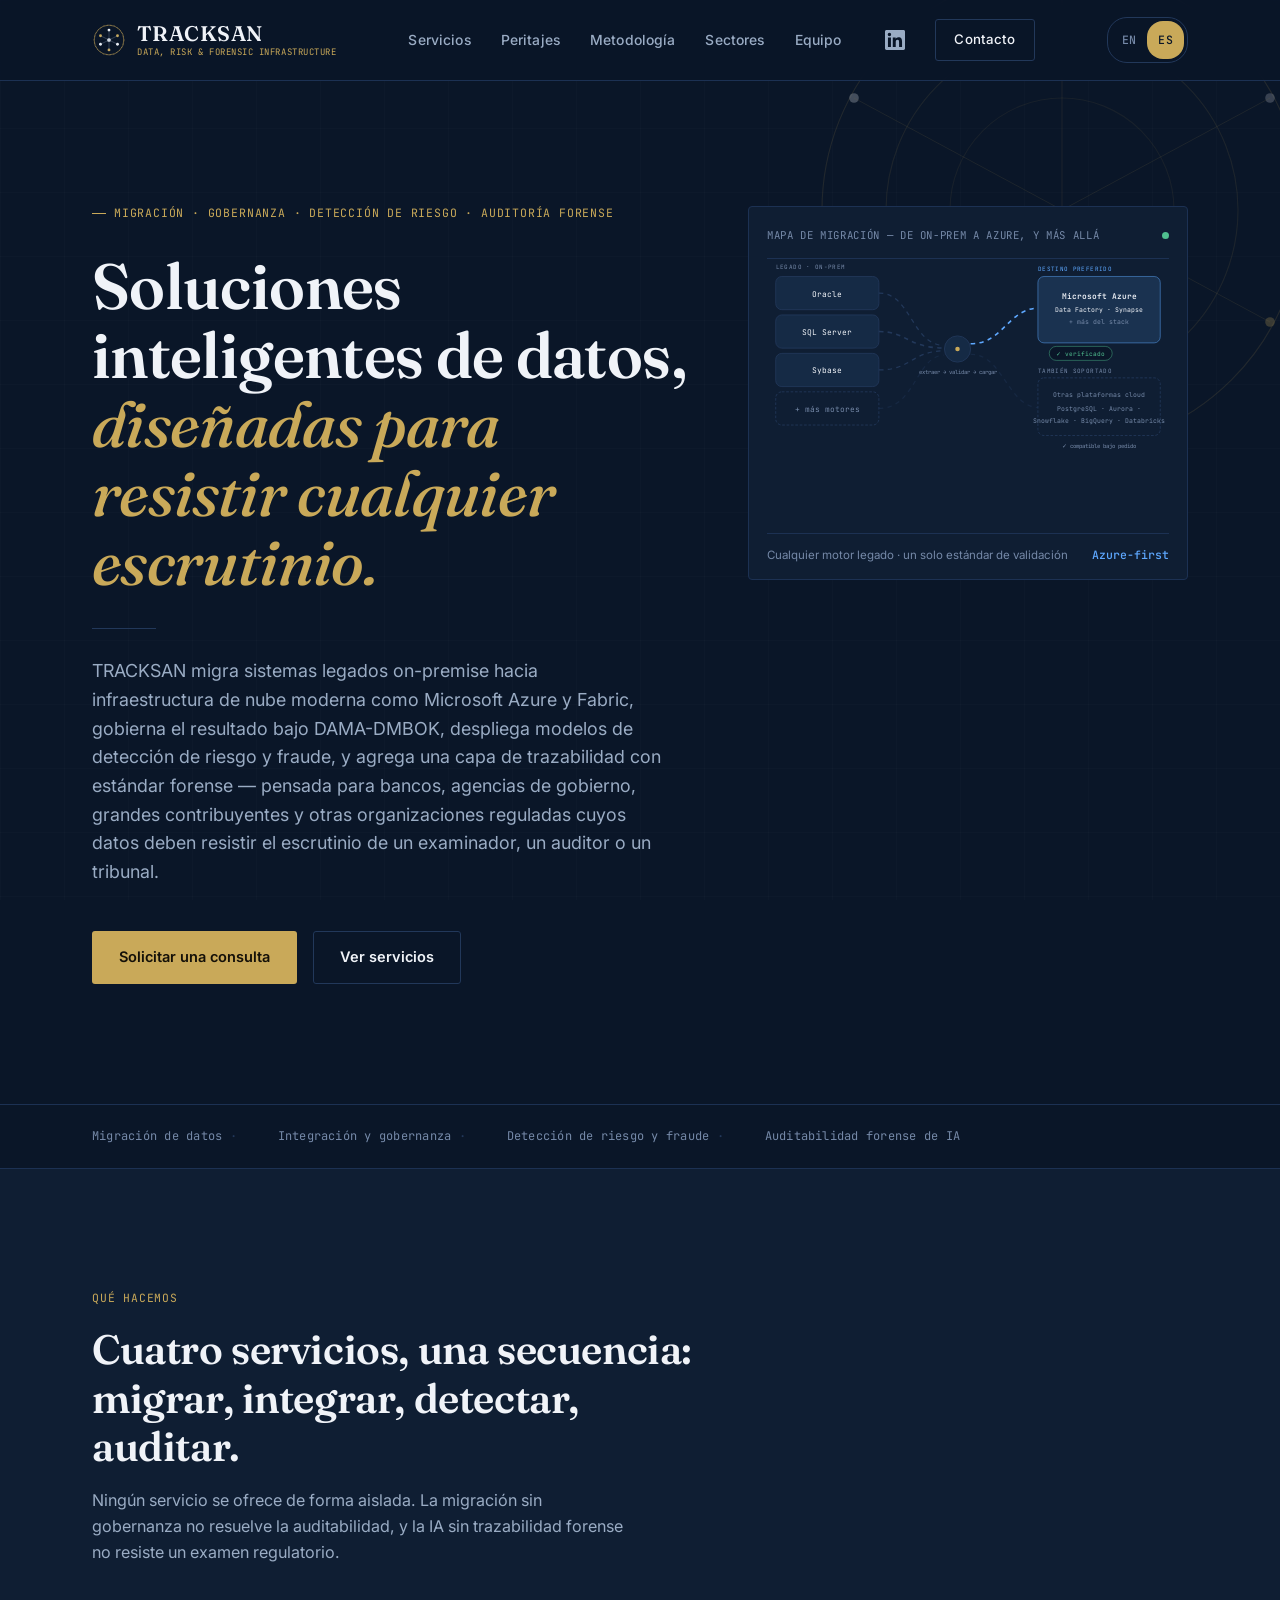
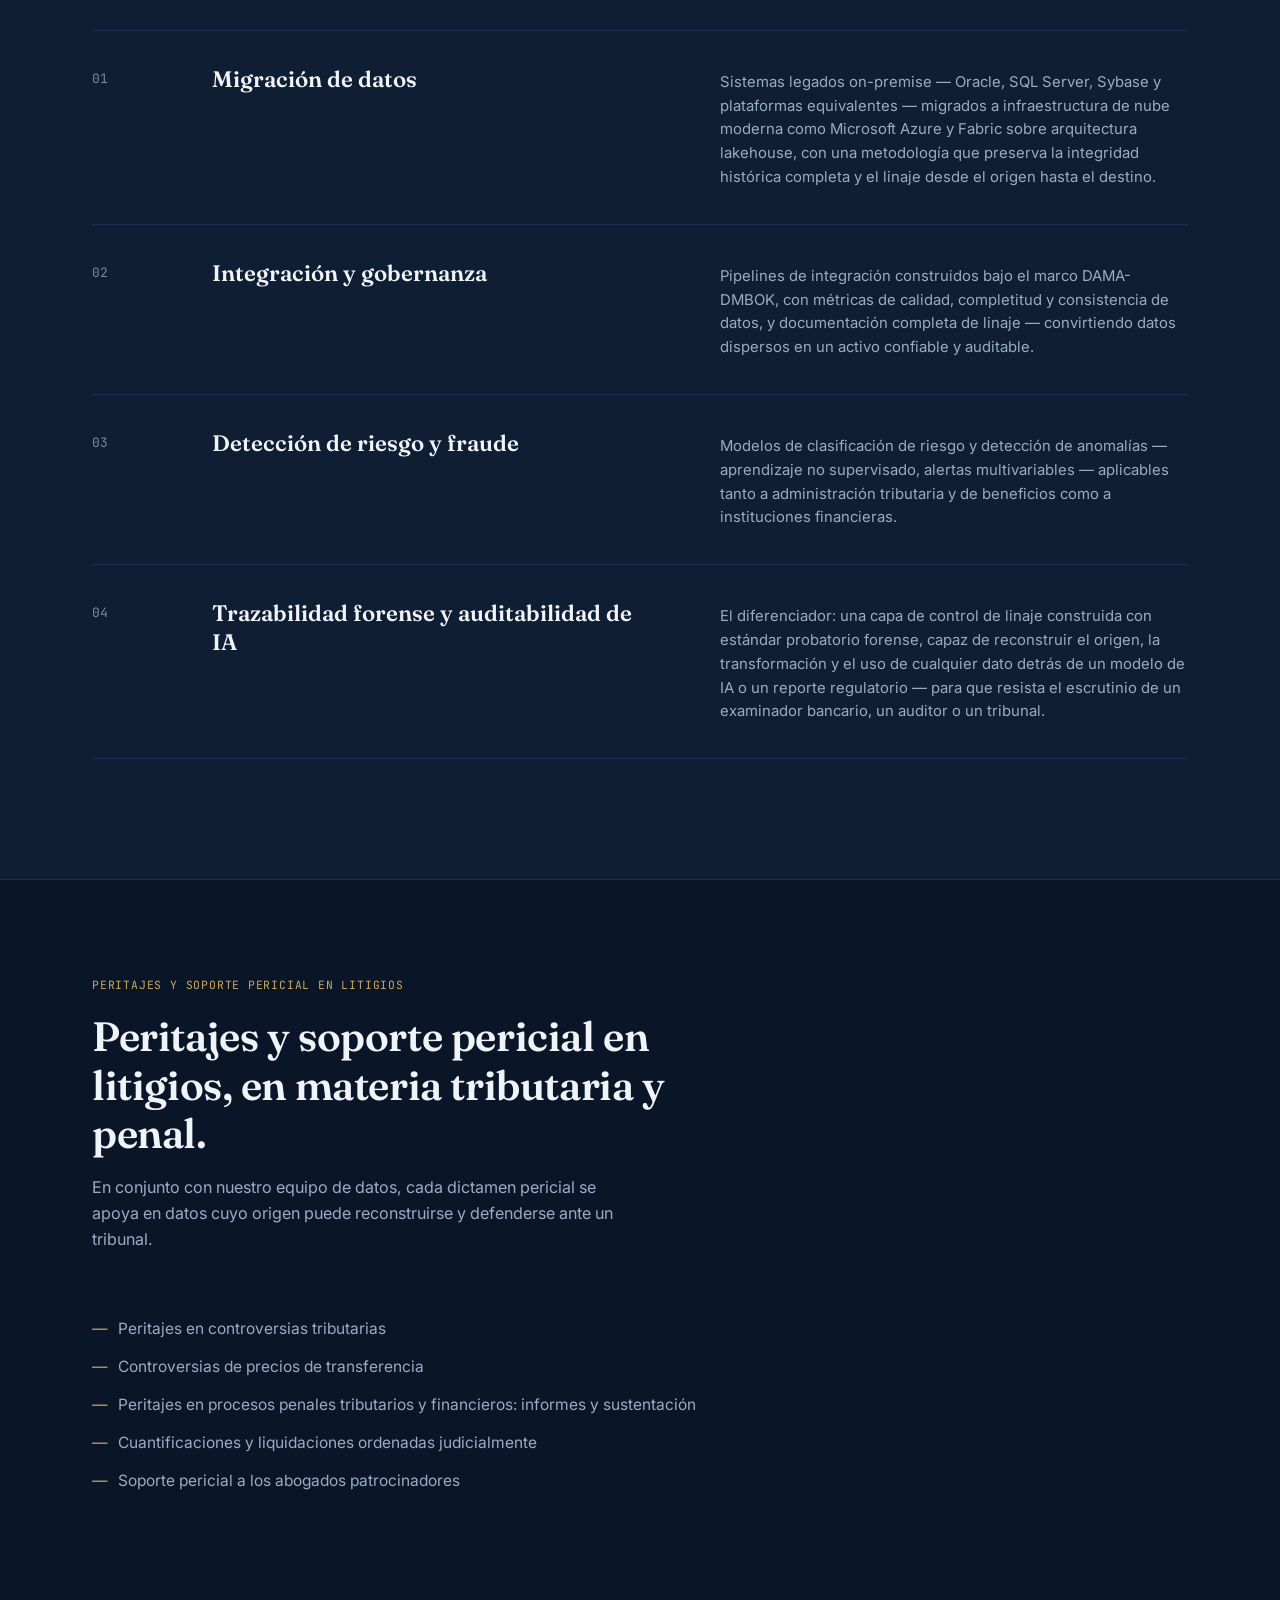
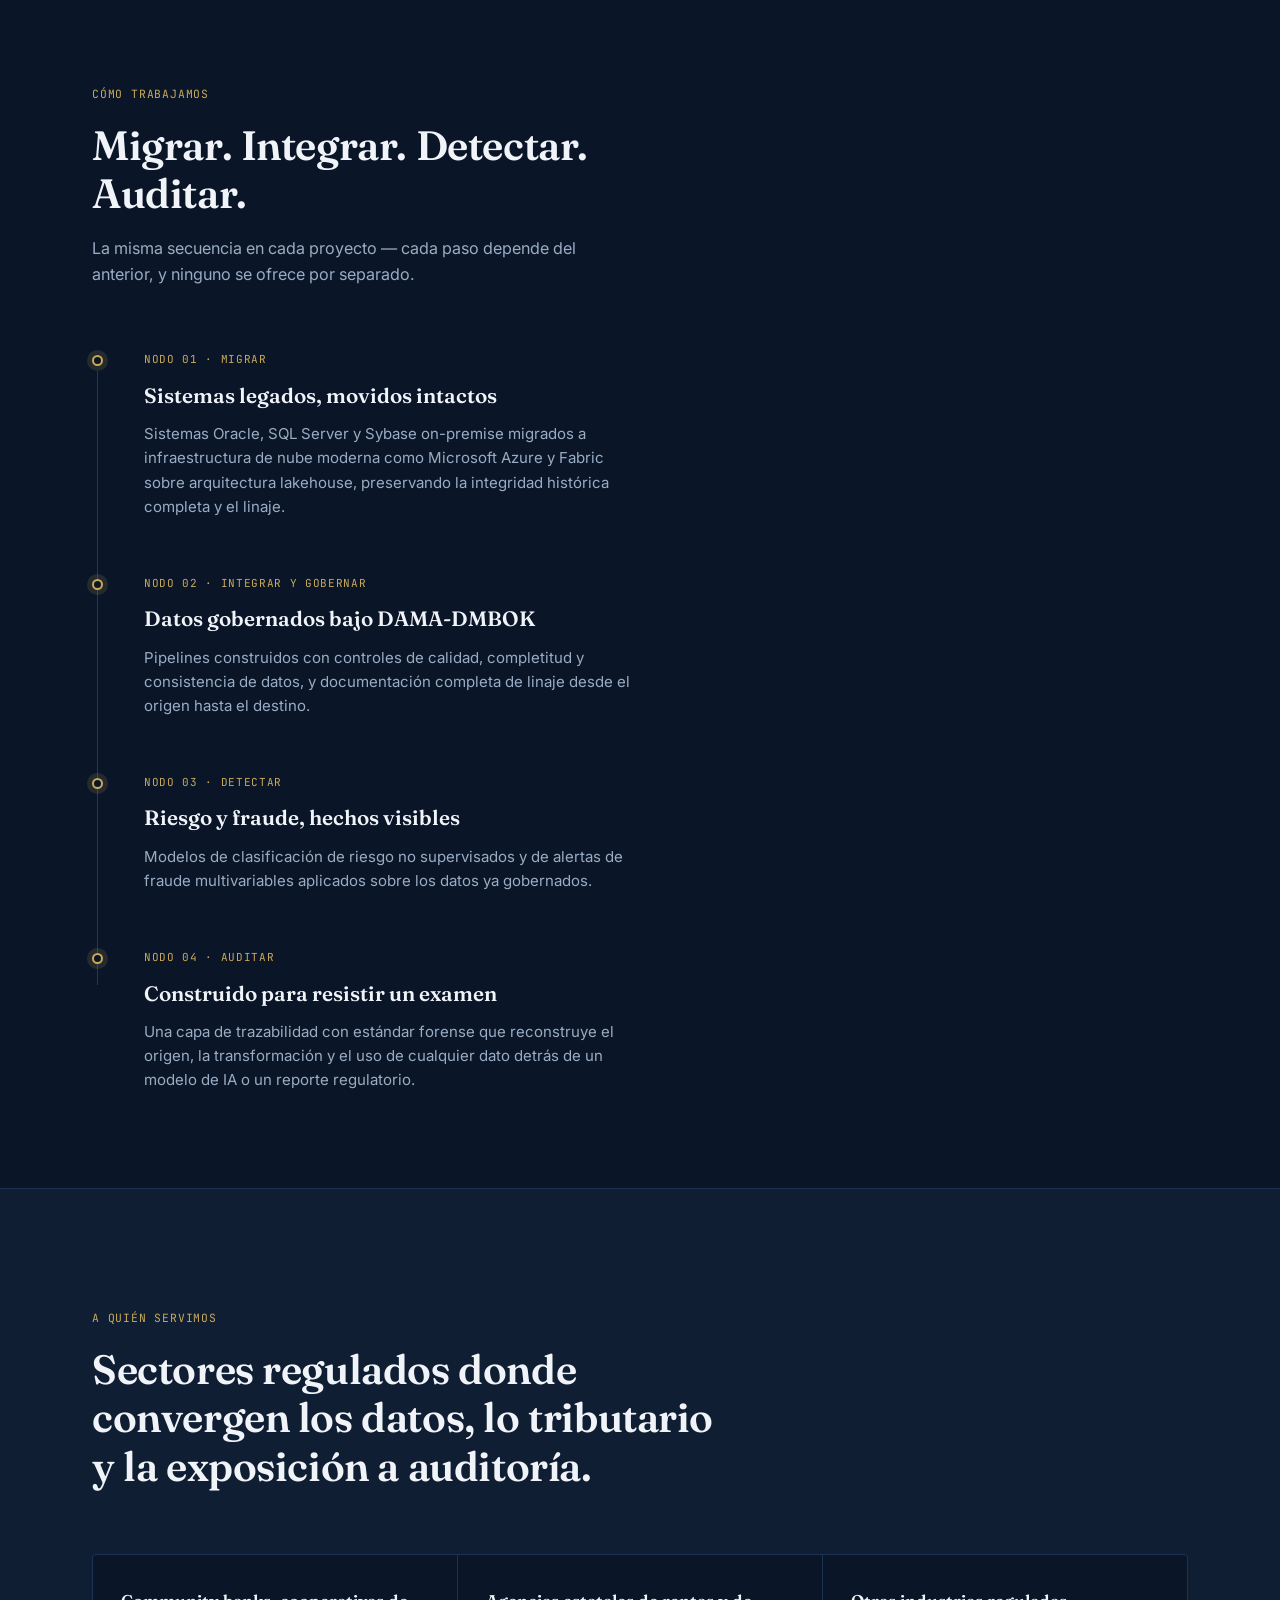
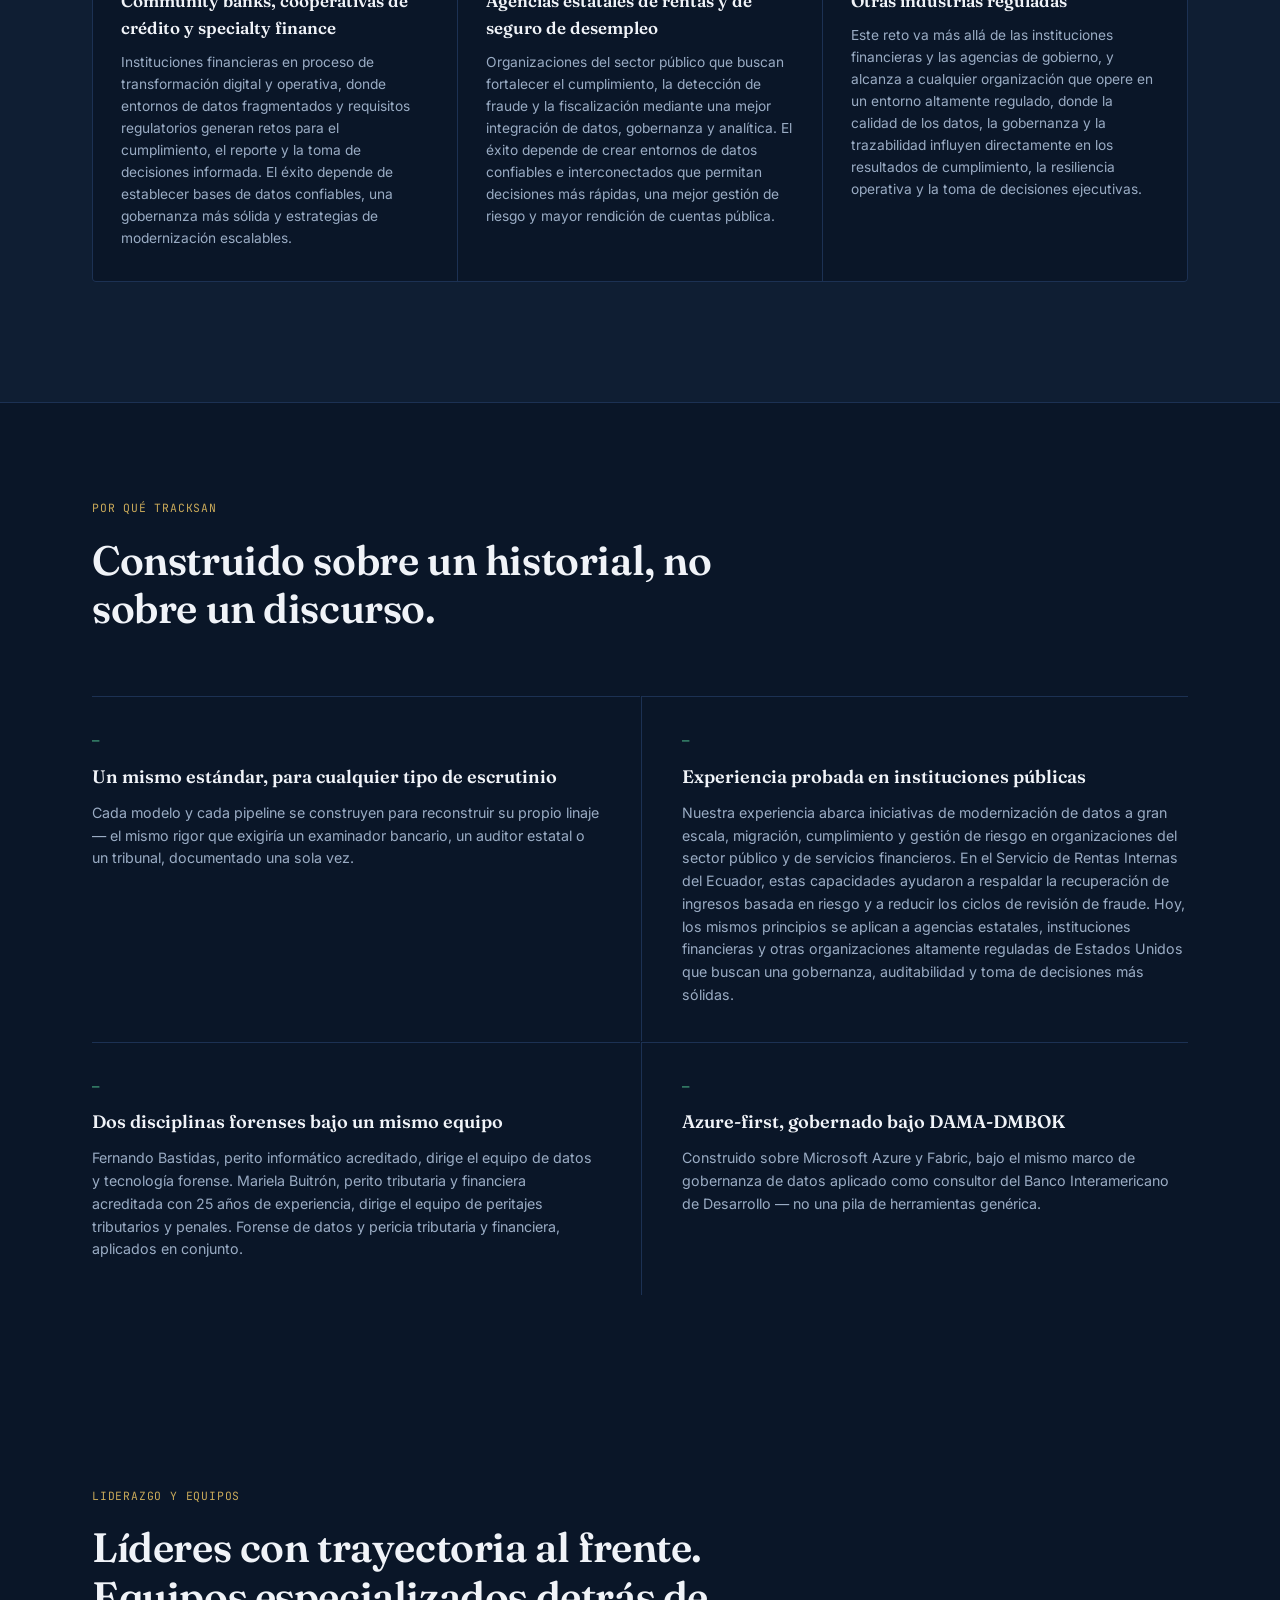
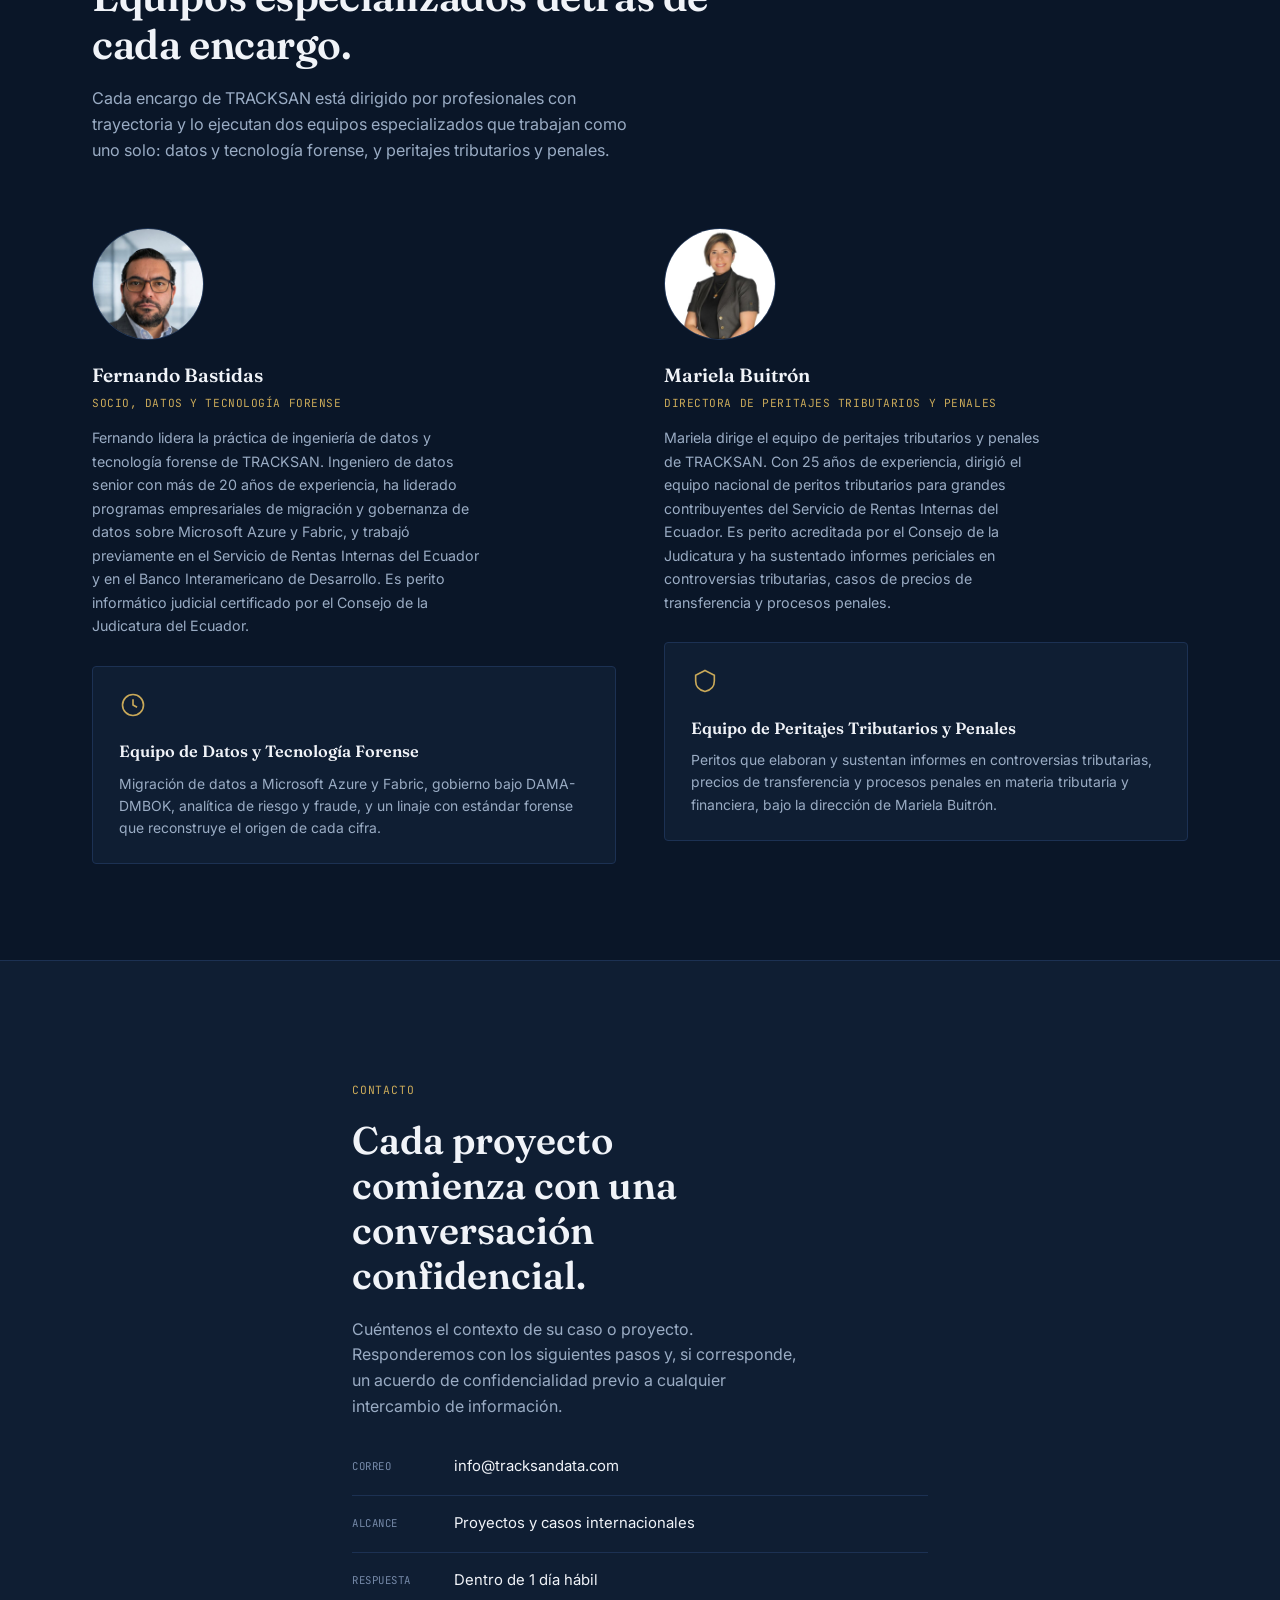
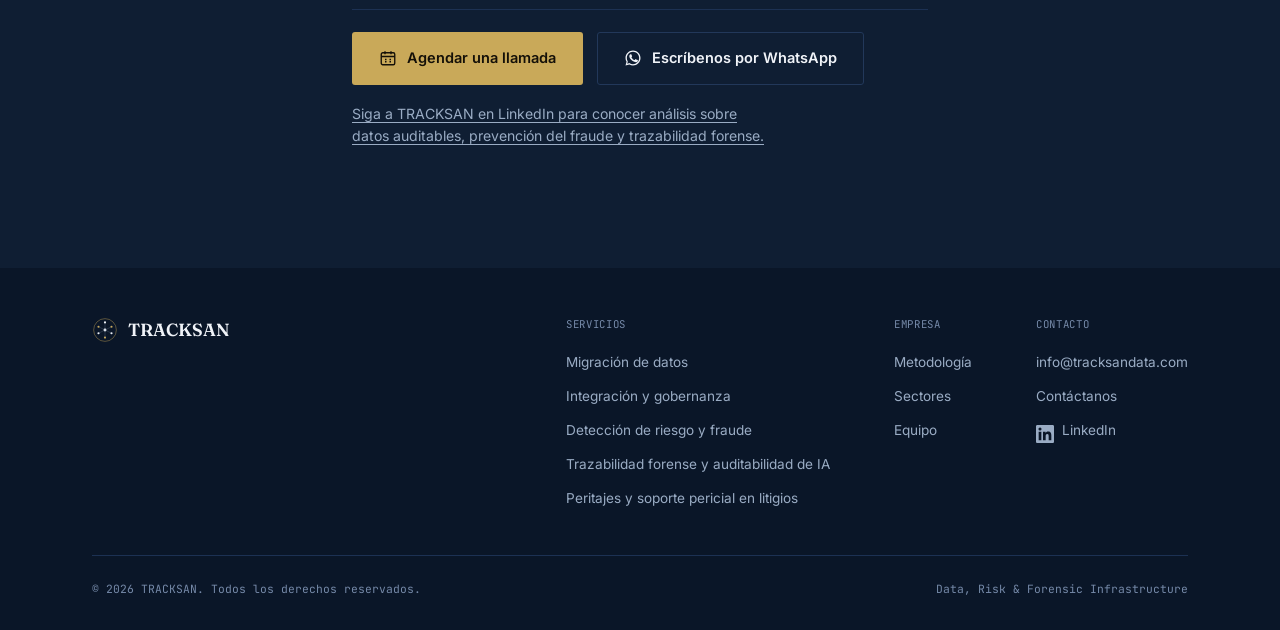
==== es/index.html @ 7d3d238d "version mariela" ====
<!DOCTYPE html>
<html lang="es" id="htmlRoot">
<head>
<meta charset="UTF-8">
<meta name="viewport" content="width=device-width, initial-scale=1.0">
<title>TRACKSAN — Infraestructura de datos auditable para banca, gobierno y sectores regulados</title>
<meta name="description" content="TRACKSAN migra datos heredados a infraestructura de nube moderna como Azure y Fabric, los gobierna bajo DAMA-DMBOK, despliega detección de riesgo y fraude, y añade trazabilidad con estándar forense para community banks, cooperativas de crédito y agencias estatales de gobierno.">

<link rel="canonical" href="https://www.tracksandata.com/es/">
<link rel="alternate" hreflang="en" href="https://www.tracksandata.com/">
<link rel="alternate" hreflang="es" href="https://www.tracksandata.com/es/">
<link rel="alternate" hreflang="x-default" href="https://www.tracksandata.com/">

<meta property="og:type" content="website">
<meta property="og:site_name" content="TRACKSAN">
<meta property="og:title" content="TRACKSAN — Infraestructura de datos auditable para banca, gobierno y sectores regulados">
<meta property="og:description" content="Migramos datos heredados a Azure y Fabric, los gobernamos bajo DAMA-DMBOK, detectamos riesgos y fraude, y añadimos trazabilidad con estándar forense.">
<meta property="og:url" content="https://www.tracksandata.com/es/">
<meta property="og:image" content="https://www.tracksandata.com/assets/img/og-tracksan-es.png">
<meta property="og:image:width" content="1200">
<meta property="og:image:height" content="627">
<meta property="og:image:alt" content="TRACKSAN — Soluciones inteligentes de datos, diseñadas para resistir cualquier escrutinio.">
<meta property="og:locale" content="es_LA">
<meta property="og:locale:alternate" content="en_US">
<meta name="twitter:card" content="summary_large_image">
<meta name="twitter:title" content="TRACKSAN — Infraestructura de datos auditable">
<meta name="twitter:description" content="Migración de datos, gobernanza, detección de fraude y trazabilidad forense para organizaciones reguladas.">
<meta name="twitter:image" content="https://www.tracksandata.com/assets/img/og-tracksan-es.png">

<link rel="icon" href="/favicon.svg" type="image/svg+xml">
<link rel="icon" href="/favicon-32.png" sizes="32x32" type="image/png">
<link rel="apple-touch-icon" href="/apple-touch-icon.png">
<meta name="theme-color" content="#0A1628">

<link rel="preconnect" href="https://fonts.googleapis.com">
<link rel="preconnect" href="https://fonts.gstatic.com" crossorigin>
<link href="https://fonts.googleapis.com/css2?family=Fraunces:opsz,wght@9..144,400;9..144,500;9..144,600;9..144,700&family=Inter:wght@400;500;600;700&family=JetBrains+Mono:wght@400;500&display=swap" rel="stylesheet">
<link rel="stylesheet" href="../assets/css/styles.css">

<script type="application/ld+json">
{
  "@context": "https://schema.org",
  "@type": "ProfessionalService",
  "@id": "https://www.tracksandata.com/#organization",
  "name": "TRACKSAN",
  "url": "https://www.tracksandata.com/",
  "image": "https://www.tracksandata.com/assets/img/og-tracksan.png",
  "description": "Infraestructura de datos auditable para bancos, agencias de gobierno y organizaciones reguladas: migración de datos a Azure y Fabric, gobernanza bajo DAMA-DMBOK, detección de riesgo y fraude, y trazabilidad forense.",
  "email": "info@tracksandata.com",
  "telephone": "+1-858-365-0095",
  "areaServed": [
    { "@type": "Country", "name": "United States" },
    { "@type": "Place", "name": "Latin America" }
  ],
  "knowsAbout": [
    "Data migration", "Microsoft Azure", "Microsoft Fabric", "Data governance",
    "DAMA-DMBOK", "Fraud detection", "Risk analytics", "Forensic traceability",
    "AI auditability", "Expert witness services", "Tax controversy and litigation support",
    "Criminal tax and white-collar matters", "Transfer pricing disputes"
  ],
  "sameAs": ["https://www.linkedin.com/company/105199540/"],
  "employee": [
    {
      "@type": "Person",
      "name": "Fernando Bastidas",
      "jobTitle": "Partner, Data & Forensic Technology"
    },
    {
      "@type": "Person",
      "name": "Mariela Buitrón",
      "jobTitle": "Head of Tax & Criminal Expert Witness Practice"
    }
  ]
}
</script>
</head>
<body>
<a class="skip-link" href="#main" data-i18n="a11y.skip">Saltar al contenido</a>

<!-- ============ TOPBAR ============ -->
<header class="top">
  <div class="wrap top-inner">
    <a href="#top" class="logo">
      <svg class="logo-mark" viewBox="0 0 48 48" fill="none">
        <circle cx="24" cy="24" r="21" stroke="#C9A959" stroke-width="1.4" opacity="0.55"/>
        <circle cx="24" cy="24" r="21" stroke="#C9A959" stroke-width="1.4" opacity="0.35" stroke-dasharray="2 3"/>
        <circle cx="24" cy="10" r="2" fill="#F0F3F8"/>
        <circle cx="36" cy="18" r="2" fill="#C9A959"/>
        <circle cx="36" cy="30" r="2" fill="#F0F3F8"/>
        <circle cx="24" cy="38" r="2" fill="#C9A959"/>
        <circle cx="12" cy="30" r="2" fill="#F0F3F8"/>
        <circle cx="12" cy="18" r="2" fill="#C9A959"/>
        <circle cx="24" cy="24" r="2.6" fill="#F0F3F8"/>
        <path d="M24 24L24 10M24 24L36 18M24 24L36 30M24 24L24 38M24 24L12 30M24 24L12 18" stroke="#9AACC4" stroke-width="0.8" opacity="0.5"/>
      </svg>
      <span class="logo-text">TRACKSAN<span class="tagline">Data, Risk &amp; Forensic Infrastructure</span></span>
    </a>

    <nav class="main-nav" id="mainNav">
      <div class="nav-links">
        <a href="#practice" data-i18n="nav.services">Servicios</a>
        <a href="#expertwitness" data-i18n="nav.expertwitness">Peritajes</a>
        <a href="#method" data-i18n="nav.method">Metodología</a>
        <a href="#sectors" data-i18n="nav.sectors">Sectores</a>
        <a href="#team" data-i18n="nav.team">Equipo</a>
      </div>
      <div class="nav-right">
        <a class="social-link" href="https://www.linkedin.com/company/105199540/" target="_blank" rel="noopener" aria-label="TRACKSAN on LinkedIn">
          <svg aria-hidden="true" width="20" height="20" viewBox="0 0 24 24" fill="currentColor">
            <path d="M20.45 20.45h-3.56v-5.57c0-1.33-.02-3.04-1.85-3.04-1.85 0-2.14 1.45-2.14 2.94v5.67H9.34V9h3.42v1.56h.05c.48-.9 1.64-1.85 3.37-1.85 3.6 0 4.27 2.37 4.27 5.46v6.28zM5.34 7.43a2.06 2.06 0 1 1 0-4.13 2.06 2.06 0 0 1 0 4.13zM7.12 20.45H3.56V9h3.56v11.45zM22.22 0H1.77C.79 0 0 .77 0 1.73v20.54C0 23.23.79 24 1.77 24h20.45c.98 0 1.78-.77 1.78-1.73V1.73C24 .77 23.2 0 22.22 0z"/>
          </svg>
        </a>
        <a href="#contact" class="btn-nav-contact" data-i18n="nav.contact">Contacto</a>
      </div>
    </nav>

    <div style="display:flex; align-items:center; gap:14px;">
      <div class="lang-toggle" role="group" aria-label="Language">
        <a href="/" id="langEN">EN</a>
        <a href="/es/" id="langES" class="active">ES</a>
      </div>
      <button class="nav-toggle" id="navToggle" aria-label="Open menu">
        <svg width="22" height="22" viewBox="0 0 24 24" fill="none" stroke="currentColor" stroke-width="1.8"><line x1="3" y1="6" x2="21" y2="6"/><line x1="3" y1="12" x2="21" y2="12"/><line x1="3" y1="18" x2="21" y2="18"/></svg>
      </button>
    </div>
  </div>
</header>

<main id="main">
<!-- ============ HERO ============ -->
<div id="top"></div>
<section class="hero">
  <svg class="hero-mesh" viewBox="0 0 400 400" fill="none">
    <circle cx="200" cy="200" r="150" stroke="#C9A959" stroke-width="0.7" opacity="0.25"/>
    <circle cx="200" cy="200" r="110" stroke="#C9A959" stroke-width="0.7" opacity="0.2"/>
    <circle cx="200" cy="200" r="70" stroke="#C9A959" stroke-width="0.7" opacity="0.15"/>
    <circle cx="200" cy="50" r="3" fill="#C9A959" opacity="0.6"/>
    <circle cx="330" cy="130" r="3" fill="#F0F3F8" opacity="0.4"/>
    <circle cx="330" cy="270" r="3" fill="#C9A959" opacity="0.5"/>
    <circle cx="200" cy="350" r="3" fill="#F0F3F8" opacity="0.3"/>
    <circle cx="70" cy="270" r="3" fill="#C9A959" opacity="0.4"/>
    <circle cx="70" cy="130" r="3" fill="#F0F3F8" opacity="0.5"/>
    <path d="M200 200L200 50M200 200L330 130M200 200L330 270M200 200L200 350M200 200L70 270M200 200L70 130" stroke="#C9A959" stroke-width="0.5" opacity="0.25"/>
  </svg>

  <div class="wrap">
    <div>
      <span class="eyebrow" data-i18n="hero.eyebrow">Migración · Gobernanza · Detección de Riesgo · Auditoría Forense</span>
      <h1 class="hero-title" data-i18n="hero.title">Soluciones inteligentes de datos, <em>diseñadas para resistir cualquier escrutinio.</em></em></h1>
      <div class="hero-rule"></div>
      <p class="hero-lede hero-lede-full" data-i18n="hero.lede">TRACKSAN migra sistemas legados on-premise hacia infraestructura de nube moderna como Microsoft Azure y Fabric, gobierna el resultado bajo DAMA-DMBOK, despliega modelos de detección de riesgo y fraude, y agrega una capa de trazabilidad con estándar forense — pensada para bancos, agencias de gobierno, grandes contribuyentes y otras organizaciones reguladas cuyos datos deben resistir el escrutinio de un examinador, un auditor o un tribunal.</p>
      <p class="hero-lede hero-lede-short" data-i18n="hero.lede.short">Migramos, gobernamos, monitoreamos y auditamos datos regulados para que cada cifra pueda rastrearse hasta su origen ante un supervisor, un auditor o un tribunal.</p>
      <div class="hero-cta-row">
        <a href="#contact" class="btn btn-primary" data-i18n="hero.cta1">Solicitar una consulta</a>
        <a href="#practice" class="btn btn-ghost" data-i18n="hero.cta2">Ver servicios</a>
      </div>
    </div>

    <div class="hero-panel hero-panel--map reveal" id="migrationMap">
      <div class="hero-panel-head">
        <span class="tag" data-i18n="map.title">Mapa de migración — de on-prem a Azure, y más allá</span>
        <span class="dot pulse" id="mapDot"></span>
      </div>
      <div class="map-wrap">
        <svg viewBox="0 0 460 300" role="img" aria-label="Diagram: legacy on-premise systems such as Oracle, SQL Server and Sybase migrating primarily to Microsoft Azure, and optionally to other cloud platforms">
          <text x="10" y="12" class="map-group-tag" data-i18n="map.legacyTag">LEGADO · ON-PREM</text>

          <rect x="10" y="20" width="118" height="38" rx="7" fill="var(--surface-2)" stroke="var(--border-strong)"/>
          <text x="69" y="43" text-anchor="middle" class="map-node-title">Oracle</text>

          <rect x="10" y="64" width="118" height="38" rx="7" fill="var(--surface-2)" stroke="var(--border-strong)"/>
          <text x="69" y="87" text-anchor="middle" class="map-node-title">SQL Server</text>

          <rect x="10" y="108" width="118" height="38" rx="7" fill="var(--surface-2)" stroke="var(--border-strong)"/>
          <text x="69" y="131" text-anchor="middle" class="map-node-title">Sybase</text>

          <rect x="10" y="152" width="118" height="38" rx="7" fill="none" stroke="var(--border-strong)" stroke-dasharray="3 2"/>
          <text x="69" y="175" text-anchor="middle" class="map-node-title muted" data-i18n="map.moreChip">+ más motores</text>

          <path class="map-flow" d="M128,39 C165,39 165,97 202,99" stroke="var(--border-strong)"/>
          <path class="map-flow mid" d="M128,83 C160,83 160,101 202,102" stroke="var(--border-strong)"/>
          <path class="map-flow" d="M128,127 C165,127 165,106 202,105" stroke="var(--border-strong)"/>
          <path class="map-flow faint" d="M128,171 C170,171 170,112 202,110" stroke="var(--border-strong)"/>

          <circle cx="218" cy="103" r="15" fill="var(--surface-2)" stroke="var(--border-strong)"/>
          <circle cx="218" cy="103" r="2.6" fill="var(--gold)"/>
          <text x="218" y="132" text-anchor="middle" class="map-hub-caption" data-i18n="map.hubCaption">extraer → validar → cargar</text>

          <path class="map-flow mid" d="M233,97 C270,97 275,58 310,56" stroke="var(--azure)"/>
          <path class="map-flow faint" d="M233,109 C270,109 275,168 310,170" stroke="var(--border-strong)"/>

          <text x="310" y="14" class="map-lane-tag" style="fill:var(--azure)" data-i18n="map.azureTag">DESTINO PREFERIDO</text>
          <rect x="310" y="20" width="140" height="76" rx="7" fill="var(--azure-soft)" stroke="var(--azure)" stroke-opacity="0.55"/>
          <text x="380" y="46" text-anchor="middle" class="map-node-title" style="font-weight:600">Microsoft Azure</text>
          <text x="380" y="61" text-anchor="middle" class="map-node-title small">Data Factory · Synapse</text>
          <text x="380" y="74" text-anchor="middle" class="map-node-title small muted" data-i18n="map.azureMore">+ más del stack</text>

          <text x="310" y="130" class="map-lane-tag map-node-title muted" data-i18n="map.otherTag">TAMBIÉN SOPORTADO</text>
          <rect x="310" y="136" width="140" height="66" rx="7" fill="none" stroke="var(--border-strong)" stroke-dasharray="3 2"/>
          <text x="380" y="158" text-anchor="middle" class="map-node-title small muted" data-i18n="map.otherTitle">Otras plataformas cloud</text>
          <text x="380" y="174" text-anchor="middle" class="map-node-title small muted">PostgreSQL · Aurora ·</text>
          <text x="380" y="188" text-anchor="middle" class="map-node-title small muted">Snowflake · BigQuery · Databricks</text>

          <g class="map-badge" data-badge>
            <rect x="323" y="100" width="72" height="16" rx="8" fill="var(--bg)" stroke="var(--signal)" stroke-opacity="0.5"/>
            <text x="359" y="111" text-anchor="middle" style="font-family:var(--font-mono); font-size:7px; fill:var(--signal)" data-i18n="map.verified">✓ verificado</text>
          </g>
          <g class="map-badge" data-badge>
            <text x="380" y="216" text-anchor="middle" style="font-family:var(--font-mono); font-size:6.5px; fill:var(--text-faint)" data-i18n="map.compatible">✓ compatible bajo pedido</text>
          </g>
        </svg>
      </div>
      <div class="map-foot">
        <span data-i18n="map.foot1">Cualquier motor legado · un solo estándar de validación</span>
        <span class="accent" data-i18n="map.foot2">Azure-first</span>
      </div>
    </div>
  </div>
</section>

<div class="trust-strip">
  <div class="wrap">
    <span class="item" data-i18n="trust.migration">Migración de datos <span class="dash">·</span></span></span>
    <span class="item" data-i18n="trust.governance">Integración y gobernanza <span class="dash">·</span></span></span>
    <span class="item" data-i18n="trust.risk">Detección de riesgo y fraude <span class="dash">·</span></span></span>
    <span class="item" data-i18n="trust.forensic">Auditabilidad forense de IA</span>
  </div>
</div>

<!-- ============ PRACTICE / SERVICES ============ -->
<section id="practice">
  <div class="wrap">
    <div class="section-head reveal">
      <span class="kicker" data-i18n="practice.kicker">Qué hacemos</span>
      <h2 class="section-title" data-i18n="practice.sectiontitle">Cuatro servicios, una secuencia: migrar, integrar, detectar, auditar.</h2>
      <p class="section-sub" data-i18n="practice.sectionsub">Ningún servicio se ofrece de forma aislada. La migración sin gobernanza no resuelve la auditabilidad, y la IA sin trazabilidad forense no resiste un examen regulatorio.</p>
    </div>

    <div class="service-list">
      <div class="service-row reveal">
        <span class="service-num">01</span>
        <div class="service-name" data-i18n="svc.migration.name">Migración de datos</div>
        <div class="service-desc" data-i18n="svc.migration.desc">Sistemas legados on-premise — Oracle, SQL Server, Sybase y plataformas equivalentes — migrados a infraestructura de nube moderna como Microsoft Azure y Fabric sobre arquitectura lakehouse, con una metodología que preserva la integridad histórica completa y el linaje desde el origen hasta el destino.</div>
      </div>
      <div class="service-row reveal">
        <span class="service-num">02</span>
        <div class="service-name" data-i18n="svc.governance.name">Integración y gobernanza</div>
        <div class="service-desc" data-i18n="svc.governance.desc">Pipelines de integración construidos bajo el marco DAMA-DMBOK, con métricas de calidad, completitud y consistencia de datos, y documentación completa de linaje — convirtiendo datos dispersos en un activo confiable y auditable.</div>
      </div>
      <div class="service-row reveal">
        <span class="service-num">03</span>
        <div class="service-name" data-i18n="svc.risk.name">Detección de riesgo y fraude</div>
        <div class="service-desc" data-i18n="svc.risk.desc">Modelos de clasificación de riesgo y detección de anomalías — aprendizaje no supervisado, alertas multivariables — aplicables tanto a administración tributaria y de beneficios como a instituciones financieras.</div>
      </div>
      <div class="service-row reveal">
        <span class="service-num">04</span>
        <div class="service-name" data-i18n="svc.forensic.name">Trazabilidad forense y auditabilidad de IA</div>
        <div class="service-desc" data-i18n="svc.forensic.desc">El diferenciador: una capa de control de linaje construida con estándar probatorio forense, capaz de reconstruir el origen, la transformación y el uso de cualquier dato detrás de un modelo de IA o un reporte regulatorio — para que resista el escrutinio de un examinador bancario, un auditor o un tribunal.</div>
      </div>
    </div>
  </div>
</section>

<!-- ============ EXPERT WITNESS ============ -->
<section id="expertwitness" class="tight">
  <div class="wrap">
    <div class="section-head reveal">
      <span class="kicker" data-i18n="ew.kicker">Peritajes y soporte pericial en litigios</span>
      <h2 class="section-title" data-i18n="ew.title">Peritajes y soporte pericial en litigios, en materia tributaria y penal.</h2>
      <p class="section-sub" data-i18n="ew.sub">En conjunto con nuestro equipo de datos, cada dictamen pericial se apoya en datos cuyo origen puede reconstruirse y defenderse ante un tribunal.</p>
    </div>
    <ul class="ew-list reveal">
      <li data-i18n="ew.item1">Peritajes en controversias tributarias</li>
      <li data-i18n="ew.item2">Controversias de precios de transferencia</li>
      <li data-i18n="ew.item3">Peritajes en procesos penales tributarios y financieros: informes y sustentación</li>
      <li data-i18n="ew.item4">Cuantificaciones y liquidaciones ordenadas judicialmente</li>
      <li data-i18n="ew.item5">Soporte pericial a los abogados patrocinadores</li>
    </ul>
  </div>
</section>

<!-- ============ METHOD ============ -->
<section id="method" class="tight">
  <div class="wrap">
    <div class="section-head reveal">
      <span class="kicker" data-i18n="method.kicker">Cómo trabajamos</span>
      <h2 class="section-title" data-i18n="method.title">Migrar. Integrar. Detectar. Auditar.</h2>
      <p class="section-sub" data-i18n="method.sub">La misma secuencia en cada proyecto — cada paso depende del anterior, y ninguno se ofrece por separado.</p>
    </div>

    <div class="method-spine-wrap">
      <div class="method-step reveal">
        <span class="node-dot"></span><span class="method-connector"></span>
        <span class="m-label" data-i18n="method.n1">Nodo 01 · Migrar</span>
        <h3 data-i18n="method.t1">Sistemas legados, movidos intactos</h3>
        <p data-i18n="method.p1">Sistemas Oracle, SQL Server y Sybase on-premise migrados a infraestructura de nube moderna como Microsoft Azure y Fabric sobre arquitectura lakehouse, preservando la integridad histórica completa y el linaje.</p>
      </div>
      <div class="method-step reveal">
        <span class="node-dot"></span><span class="method-connector"></span>
        <span class="m-label" data-i18n="method.n2">Nodo 02 · Integrar y Gobernar</span>
        <h3 data-i18n="method.t2">Datos gobernados bajo DAMA-DMBOK</h3>
        <p data-i18n="method.p2">Pipelines construidos con controles de calidad, completitud y consistencia de datos, y documentación completa de linaje desde el origen hasta el destino.</p>
      </div>
      <div class="method-step reveal">
        <span class="node-dot"></span><span class="method-connector"></span>
        <span class="m-label" data-i18n="method.n3">Nodo 03 · Detectar</span>
        <h3 data-i18n="method.t3">Riesgo y fraude, hechos visibles</h3>
        <p data-i18n="method.p3">Modelos de clasificación de riesgo no supervisados y de alertas de fraude multivariables aplicados sobre los datos ya gobernados.</p>
      </div>
      <div class="method-step reveal">
        <span class="node-dot"></span>
        <span class="m-label" data-i18n="method.n4">Nodo 04 · Auditar</span>
        <h3 data-i18n="method.t4">Construido para resistir un examen</h3>
        <p data-i18n="method.p4">Una capa de trazabilidad con estándar forense que reconstruye el origen, la transformación y el uso de cualquier dato detrás de un modelo de IA o un reporte regulatorio.</p>
      </div>
    </div>
  </div>
</section>

<!-- ============ SECTORS ============ -->
<section id="sectors">
  <div class="wrap">
    <div class="section-head reveal">
      <span class="kicker" data-i18n="sectors.kicker">A quién servimos</span>
      <h2 class="section-title" data-i18n="sectors.title">Sectores regulados donde convergen los datos, lo tributario y la exposición a auditoría.</h2>
    </div>

    <div class="sector-grid reveal">
      <div class="sector-cell">
        <h3 data-i18n="sec1.h">Community banks, cooperativas de crédito y specialty finance</h3>
        <p data-i18n="sec1.p">Instituciones financieras en proceso de transformación digital y operativa, donde entornos de datos fragmentados y requisitos regulatorios generan retos para el cumplimiento, el reporte y la toma de decisiones informada. El éxito depende de establecer bases de datos confiables, una gobernanza más sólida y estrategias de modernización escalables.</p>
      </div>
      <div class="sector-cell">
        <h3 data-i18n="sec2.h">Agencias estatales de rentas y de seguro de desempleo</h3>
        <p data-i18n="sec2.p">Organizaciones del sector público que buscan fortalecer el cumplimiento, la detección de fraude y la fiscalización mediante una mejor integración de datos, gobernanza y analítica. El éxito depende de crear entornos de datos confiables e interconectados que permitan decisiones más rápidas, una mejor gestión de riesgo y mayor rendición de cuentas pública.</p>
      </div>
      <div class="sector-cell">
        <h3 data-i18n="sec3.h">Otras industrias reguladas</h3>
        <p data-i18n="sec3.p">Este reto va más allá de las instituciones financieras y las agencias de gobierno, y alcanza a cualquier organización que opere en un entorno altamente regulado, donde la calidad de los datos, la gobernanza y la trazabilidad influyen directamente en los resultados de cumplimiento, la resiliencia operativa y la toma de decisiones ejecutivas.</p>
      </div>
    </div>
  </div>
</section>

<!-- ============ WHY ============ -->
<section class="tight">
  <div class="wrap">
    <div class="section-head reveal">
      <span class="kicker" data-i18n="why.kicker">Por qué TRACKSAN</span>
      <h2 class="section-title" data-i18n="why.title">Construido sobre un historial, no sobre un discurso.</h2>
    </div>

    <div class="why-grid">
      <div class="why-item reveal">
        <span class="why-mark">—</span>
        <h3 data-i18n="why1.h">Un mismo estándar, para cualquier tipo de escrutinio</h3>
        <p data-i18n="why1.p">Cada modelo y cada pipeline se construyen para reconstruir su propio linaje — el mismo rigor que exigiría un examinador bancario, un auditor estatal o un tribunal, documentado una sola vez.</p>
      </div>
      <div class="why-item reveal">
        <span class="why-mark">—</span>
        <h3 data-i18n="why2.h">Experiencia probada en instituciones públicas</h3>
        <p data-i18n="why2.p">Nuestra experiencia abarca iniciativas de modernización de datos a gran escala, migración, cumplimiento y gestión de riesgo en organizaciones del sector público y de servicios financieros. En el Servicio de Rentas Internas del Ecuador, estas capacidades ayudaron a respaldar la recuperación de ingresos basada en riesgo y a reducir los ciclos de revisión de fraude. Hoy, los mismos principios se aplican a agencias estatales, instituciones financieras y otras organizaciones altamente reguladas de Estados Unidos que buscan una gobernanza, auditabilidad y toma de decisiones más sólidas.</p>
      </div>
      <div class="why-item reveal">
        <span class="why-mark">—</span>
        <h3 data-i18n="why3.h">Dos disciplinas forenses bajo un mismo equipo</h3>
        <p data-i18n="why3.p">Fernando Bastidas, perito informático acreditado, dirige el equipo de datos y tecnología forense. Mariela Buitrón, perito tributaria y financiera acreditada con 25 años de experiencia, dirige el equipo de peritajes tributarios y penales. Forense de datos y pericia tributaria y financiera, aplicados en conjunto.</p>
      </div>
      <div class="why-item reveal">
        <span class="why-mark">—</span>
        <h3 data-i18n="why4.h">Azure-first, gobernado bajo DAMA-DMBOK</h3>
        <p data-i18n="why4.p">Construido sobre Microsoft Azure y Fabric, bajo el mismo marco de gobernanza de datos aplicado como consultor del Banco Interamericano de Desarrollo — no una pila de herramientas genérica.</p>
      </div>
    </div>
  </div>
</section>

<!-- ============ TEAM ============ -->
<section id="team" class="tight">
  <div class="wrap">
    <div class="section-head reveal">
      <span class="kicker" data-i18n="team.kicker">Liderazgo y equipos</span>
      <h2 class="section-title" data-i18n="team.title">Líderes con trayectoria al frente. Equipos especializados detrás de cada encargo.</h2>
      <p class="section-sub" data-i18n="team.sub">Cada encargo de TRACKSAN está dirigido por profesionales con trayectoria y lo ejecutan dos equipos especializados que trabajan como uno solo: datos y tecnología forense, y peritajes tributarios y penales.</p>
    </div>

    <div class="team-grid">
      <div class="team-col reveal">
        <div class="team-card">
          <img src="../assets/img/fernando.jpg" alt="Fernando Bastidas, Partner, Data &amp; Forensic Technology" class="team-photo" width="120" height="120" loading="lazy" decoding="async">
          <h3 class="team-name">Fernando Bastidas</h3>
          <span class="team-role" data-i18n="team.fernando.role">Socio, Datos y Tecnología Forense</span>
          <p data-i18n="team.fernando.bio">Fernando lidera la práctica de ingeniería de datos y tecnología forense de TRACKSAN. Ingeniero de datos senior con más de 20 años de experiencia, ha liderado programas empresariales de migración y gobernanza de datos sobre Microsoft Azure y Fabric, y trabajó previamente en el Servicio de Rentas Internas del Ecuador y en el Banco Interamericano de Desarrollo. Es perito informático judicial certificado por el Consejo de la Judicatura del Ecuador.</p>
        </div>
        <div class="team-unit">
          <svg class="team-unit-icon" width="28" height="28" viewBox="0 0 24 24" fill="none" stroke="#C9A959" stroke-width="1.4" aria-hidden="true"><circle cx="12" cy="12" r="9"/><path d="M12 7v5l3.5 2"/></svg>
          <h3 data-i18n="team.unit1.name">Equipo de Datos y Tecnología Forense</h3>
          <p data-i18n="team.unit1.desc">Migración de datos a Microsoft Azure y Fabric, gobierno bajo DAMA-DMBOK, analítica de riesgo y fraude, y un linaje con estándar forense que reconstruye el origen de cada cifra.</p>
        </div>
      </div>
      <div class="team-col reveal">
        <div class="team-card">
          <img src="../assets/img/mariela.jpg" alt="Mariela Buitrón, Head of Tax &amp; Criminal Expert Witness Practice" class="team-photo" width="120" height="120" loading="lazy" decoding="async">
          <h3 class="team-name">Mariela Buitrón</h3>
          <span class="team-role" data-i18n="team.mariela.role">Directora de Peritajes Tributarios y Penales</span>
          <p data-i18n="team.mariela.bio">Mariela dirige el equipo de peritajes tributarios y penales de TRACKSAN. Con 25 años de experiencia, dirigió el equipo nacional de peritos tributarios para grandes contribuyentes del Servicio de Rentas Internas del Ecuador. Es perito acreditada por el Consejo de la Judicatura y ha sustentado informes periciales en controversias tributarias, casos de precios de transferencia y procesos penales.</p>
        </div>
        <div class="team-unit">
          <svg class="team-unit-icon" width="28" height="28" viewBox="0 0 24 24" fill="none" stroke="#C9A959" stroke-width="1.4" aria-hidden="true"><path d="M12 3l8 4v5c0 5-3.5 8-8 9-4.5-1-8-4-8-9V7l8-4z"/></svg>
          <h3 data-i18n="team.unit2.name">Equipo de Peritajes Tributarios y Penales</h3>
          <p data-i18n="team.unit2.desc">Peritos que elaboran y sustentan informes en controversias tributarias, precios de transferencia y procesos penales en materia tributaria y financiera, bajo la dirección de Mariela Buitrón.</p>
        </div>
      </div>
    </div>
  </div>
</section>

<!-- ============ CONTACT ============ -->
<section id="contact">
  <div class="wrap contact-grid">
    <div class="contact-copy reveal">
      <span class="kicker" data-i18n="contact.kicker">Contacto</span>
      <h2 data-i18n="contact.title">Cada proyecto comienza con una conversación confidencial.</h2>
      <p data-i18n="contact.body">Cuéntenos el contexto de su caso o proyecto. Responderemos con los siguientes pasos y, si corresponde, un acuerdo de confidencialidad previo a cualquier intercambio de información.</p>

      <div class="contact-methods">
        <div class="contact-method"><span class="lbl" data-i18n="contact.email">Correo</span> <a href="mailto:info@tracksandata.com">info@tracksandata.com</a></div>
        <div class="contact-method"><span class="lbl" data-i18n="contact.scope">Alcance</span> <span data-i18n="contact.scopeval">Proyectos y casos internacionales</span></div>
        <div class="contact-method"><span class="lbl" data-i18n="contact.response">Respuesta</span> <span data-i18n="contact.responseval">Dentro de 1 día hábil</span></div>
      </div>

      <div class="contact-actions">
        <button type="button" class="btn btn-primary btn-schedule" data-cal-namespace="consultation" data-cal-link="fernando-j.-bastidas-zyu76y" data-cal-config='{"layout":"month_view"}'>
          <svg width="18" height="18" viewBox="0 0 24 24" fill="none" stroke="currentColor" stroke-width="1.8" aria-hidden="true"><rect x="3" y="5" width="18" height="16" rx="2"/><path d="M3 10h18M8 3v4M16 3v4"/><path d="M8 14h2M8 17h2M14 14h2M14 17h2"/></svg>
          <span data-i18n="contact.schedule">Agendar una llamada</span>
        </button>

        <a href="https://wa.me/18583650095" target="_blank" rel="noopener" class="btn btn-ghost btn-whatsapp">
          <svg width="18" height="18" viewBox="0 0 24 24" fill="currentColor" aria-hidden="true"><path d="M17.5 14.4c-.3-.1-1.6-.8-1.9-.9-.3-.1-.4-.1-.6.1-.2.3-.7.9-.8 1-.2.2-.3.2-.5.1-.3-.1-1.2-.4-2.2-1.4-.8-.7-1.4-1.6-1.5-1.9-.2-.3 0-.5.1-.6.1-.1.3-.3.4-.5.1-.1.2-.3.2-.4.1-.2 0-.3 0-.5-.1-.1-.6-1.5-.8-2-.2-.5-.4-.4-.6-.4h-.5c-.2 0-.5.1-.7.3-.2.3-1 1-1 2.3 0 1.4 1 2.7 1.1 2.9.1.2 2 3 4.8 4.3.7.3 1.2.5 1.6.6.7.2 1.3.2 1.8.1.5-.1 1.6-.7 1.9-1.3.2-.6.2-1.1.2-1.3 0-.1-.2-.2-.5-.3z"/><path d="M12 2C6.5 2 2 6.5 2 12c0 1.9.5 3.6 1.4 5.1L2 22l5.1-1.3C8.6 21.5 10.3 22 12 22c5.5 0 10-4.5 10-10S17.5 2 12 2zm0 18.2c-1.6 0-3.1-.4-4.4-1.2l-.3-.2-3 .8.8-2.9-.2-.3C4.2 15 3.8 13.5 3.8 12c0-4.5 3.7-8.2 8.2-8.2s8.2 3.7 8.2 8.2-3.7 8.2-8.2 8.2z"/></svg>
          <span data-i18n="contact.whatsapp">Escríbenos por WhatsApp</span>
        </a>
      </div>

      <p class="contact-linkedin">
        <a href="https://www.linkedin.com/company/105199540/" target="_blank" rel="noopener" data-i18n="contact.linkedin">Siga a TRACKSAN en LinkedIn para conocer análisis sobre datos auditables, prevención del fraude y trazabilidad forense.</a>
      </p>
    </div>
  </div>
</section>

</main>

<!-- ============ FOOTER ============ -->
<footer>
  <div class="wrap">
    <div class="footer-top">
      <a href="#top" class="footer-logo">
        <svg class="logo-mark" viewBox="0 0 48 48" fill="none">
          <circle cx="24" cy="24" r="21" stroke="#C9A959" stroke-width="1.4" opacity="0.55"/>
          <circle cx="24" cy="10" r="2" fill="#F0F3F8"/>
          <circle cx="36" cy="18" r="2" fill="#C9A959"/>
          <circle cx="36" cy="30" r="2" fill="#F0F3F8"/>
          <circle cx="24" cy="38" r="2" fill="#C9A959"/>
          <circle cx="12" cy="30" r="2" fill="#F0F3F8"/>
          <circle cx="12" cy="18" r="2" fill="#C9A959"/>
          <circle cx="24" cy="24" r="2.6" fill="#F0F3F8"/>
          <path d="M24 24L24 10M24 24L36 18M24 24L36 30M24 24L24 38M24 24L12 30M24 24L12 18" stroke="#9AACC4" stroke-width="0.8" opacity="0.5"/>
        </svg>
        <span class="footer-logo-text">TRACKSAN</span>
      </a>
      <div class="footer-cols">
        <div class="footer-col">
          <p class="footer-title" data-i18n="foot.services">Servicios</p>
          <a href="#practice" data-i18n="foot.s1">Migración de datos</a>
          <a href="#practice" data-i18n="foot.s2">Integración y gobernanza</a>
          <a href="#practice" data-i18n="foot.s3">Detección de riesgo y fraude</a>
          <a href="#practice" data-i18n="foot.s4">Trazabilidad forense y auditabilidad de IA</a>
          <a href="#expertwitness" data-i18n="foot.s5">Peritajes y soporte pericial en litigios</a>
        </div>
        <div class="footer-col">
          <p class="footer-title" data-i18n="foot.company">Empresa</p>
          <a href="#method" data-i18n="foot.c1">Metodología</a>
          <a href="#sectors" data-i18n="foot.c2">Sectores</a>
          <a href="#team" data-i18n="foot.c3">Equipo</a>
        </div>
        <div class="footer-col">
          <p class="footer-title" data-i18n="foot.contact">Contacto</p>
          <a href="mailto:info@tracksandata.com">info@tracksandata.com</a>
          <a href="#contact" data-i18n="foot.form">Contáctanos</a>
          <a class="footer-social" href="https://www.linkedin.com/company/105199540/" target="_blank" rel="noopener" aria-label="TRACKSAN on LinkedIn">
            <svg aria-hidden="true" width="18" height="18" viewBox="0 0 24 24" fill="currentColor"><path d="M20.45 20.45h-3.56v-5.57c0-1.33-.02-3.04-1.85-3.04-1.85 0-2.14 1.45-2.14 2.94v5.67H9.34V9h3.42v1.56h.05c.48-.9 1.64-1.85 3.37-1.85 3.6 0 4.27 2.37 4.27 5.46v6.28zM5.34 7.43a2.06 2.06 0 1 1 0-4.13 2.06 2.06 0 0 1 0 4.13zM7.12 20.45H3.56V9h3.56v11.45zM22.22 0H1.77C.79 0 0 .77 0 1.73v20.54C0 23.23.79 24 1.77 24h20.45c.98 0 1.78-.77 1.78-1.73V1.73C24 .77 23.2 0 22.22 0z"/></svg>
            <span data-i18n="foot.linkedin">LinkedIn</span>
          </a>
        </div>
      </div>
    </div>
    <div class="footer-bottom">
      <span data-i18n="foot.rights">© 2026 TRACKSAN. Todos los derechos reservados.</span>
      <span data-i18n="foot.tag">Data, Risk & Forensic Infrastructure</span>
    </div>
  </div>
</footer>

<script src="../assets/js/main.js"></script>

<script type="text/javascript">
  (function (C, A, L) { let p = function (a, ar) { a.q.push(ar); }; let d = C.document; C.Cal = C.Cal || function () { let cal = C.Cal; let ar = arguments; if (!cal.loaded) { cal.ns = {}; cal.q = cal.q || []; d.head.appendChild(d.createElement("script")).src = A; cal.loaded = true; } if (ar[0] === L) { const api = function () { p(api, arguments); }; const namespace = ar[1]; api.q = api.q || []; if (typeof namespace === "string") { cal.ns[namespace] = cal.ns[namespace] || api; p(cal.ns[namespace], ar); p(cal, ["initNamespace", namespace]); } else p(cal, ar); return; } p(cal, ar); }; })(window, "https://app.cal.com/embed/embed.js", "init");
  Cal("init", "consultation", {origin: "https://cal.com"});
  Cal.ns["consultation"]("ui", {
    "theme": "dark",
    "styles": {"branding": {"brandColor": "#C9A959"}},
    "hideEventTypeDetails": false,
    "layout": "month_view"
  });
</script>

</body>
</html>
---- assets/css/styles.css ----
:root{
    --bg:            #0A1628;
    --surface:       #0F1E33;
    --surface-2:     #152A45;
    --border:        #1C3153;
    --border-strong: #22385A;

    --text:          #F0F3F8;
    --text-dim:      #9AACC4;
    --text-faint:    #7589A8;

    --gold:          #C9A959;
    --gold-dim:      #9C8244;
    --gold-glow:     rgba(201, 169, 89, 0.14);

    --signal:        #4FBF8F;
    --signal-glow:   rgba(79, 191, 143, 0.14);

    --azure:         #5EA8FF;
    --azure-soft:    rgba(94, 168, 255, 0.14);

    --font-display: 'Fraunces', Georgia, serif;
    --font-body:    'Inter', -apple-system, sans-serif;
    --font-mono:    'JetBrains Mono', 'Courier New', monospace;

    --max: 1160px;
  }

  *{ margin:0; padding:0; box-sizing:border-box; }
  html{ scroll-behavior:smooth; }

  body{
    background:var(--bg);
    color:var(--text);
    font-family:var(--font-body);
    font-size:16px;
    line-height:1.6;
    -webkit-font-smoothing:antialiased;
    overflow-x:hidden;
  }

  body::before{
    content:"";
    position:fixed; inset:0;
    background-image:
      linear-gradient(rgba(255,255,255,0.014) 1px, transparent 1px),
      linear-gradient(90deg, rgba(255,255,255,0.014) 1px, transparent 1px);
    background-size: 64px 64px;
    pointer-events:none;
    z-index:0;
  }

  a{ color:inherit; text-decoration:none; }
  img{ max-width:100%; display:block; }
  ul{ list-style:none; }
  .wrap{ max-width:var(--max); margin:0 auto; padding:0 32px; position:relative; }
  ::selection{ background:var(--gold); color:#0A1628; }
  :focus-visible{ outline:2px solid var(--gold); outline-offset:3px; border-radius:2px; }

  @media (prefers-reduced-motion: reduce){
    *{ animation-duration:0.001ms !important; animation-iteration-count:1 !important; transition-duration:0.001ms !important; scroll-behavior:auto !important; }
  }

  /* ===================== ACCESSIBILITY ===================== */
  .skip-link{
    position:absolute; left:-9999px; top:0; padding:12px 16px;
    background:var(--gold); color:var(--bg); z-index:1000;
    font-family:var(--font-body); font-weight:600; border-radius:0 0 4px 0;
  }
  .skip-link:focus{ left:0; top:0; }

  [data-i18n], [data-i18n-ph]{ transition:opacity 0.15s ease; }
  .lang-fade{ opacity:0; }

  /* ===================== TOPBAR ===================== */
  header.top{
    position:fixed; top:0; left:0; right:0; z-index:100;
    background:rgba(10,22,40,0.86);
    backdrop-filter:blur(10px);
    border-bottom:1px solid var(--border);
  }
  .top-inner{ display:flex; align-items:center; justify-content:space-between; height:80px; gap:24px; }

  .logo{ display:flex; align-items:center; gap:11px; flex-shrink:0; }
  .logo-mark{ width:34px; height:34px; flex-shrink:0; }
  .logo-text{
    font-family:var(--font-display);
    font-size:1.32rem; font-weight:600; letter-spacing:0.02em;
    line-height:1;
  }
  .logo-text .tagline{
    display:block;
    font-family:var(--font-mono);
    font-size:0.56rem;
    letter-spacing:0.06em;
    color:var(--gold);
    font-weight:400;
    margin-top:3px;
    text-transform:uppercase;
  }

  nav.main-nav{ display:flex; align-items:center; gap:32px; }
  nav.main-nav a{
    font-size:0.87rem; color:var(--text-dim); font-weight:500;
    letter-spacing:0.01em; transition:color 0.2s ease;
  }
  nav.main-nav a:hover{ color:var(--text); }
  .nav-links{ display:flex; gap:30px; }
  .nav-right{ display:flex; align-items:center; gap:18px; }

  .social-link{
    display:inline-flex; align-items:center; justify-content:center;
    width:44px; height:44px; color:var(--text-dim); border-radius:50%;
    transition:color 0.2s ease, background 0.2s ease;
  }
  .social-link:hover{ color:var(--gold); background:var(--gold-glow); }

  .btn-nav-contact{
    padding:9px 18px;
    border:1px solid var(--border-strong);
    border-radius:3px;
    font-size:0.83rem !important;
    color:var(--text) !important;
    transition:all 0.2s ease;
    white-space:nowrap;
  }
  .btn-nav-contact:hover{ border-color:var(--gold); background:var(--gold-glow); color:var(--gold) !important; }

  .lang-toggle{
    display:flex; align-items:center;
    border:1px solid var(--border-strong);
    border-radius:20px;
    padding:3px;
    font-family:var(--font-mono);
    font-size:0.72rem;
    flex-shrink:0;
  }
  .lang-toggle a{
    background:none; border:none; cursor:pointer;
    display:inline-flex; align-items:center; justify-content:center;
    padding:5px 11px; min-height:38px; border-radius:16px;
    color:var(--text-faint);
    font-family:var(--font-mono); font-size:0.72rem; font-weight:500;
    letter-spacing:0.03em;
    transition:all 0.2s ease;
  }
  .lang-toggle a.active{
    background:var(--gold); color:#0A1628;
  }

  .nav-toggle{ display:none; background:none; border:none; color:var(--text); cursor:pointer; padding:8px; }

  /* ===================== HERO ===================== */
  .hero{ position:relative; padding:196px 0 120px; border-bottom:1px solid var(--border); overflow:hidden; }

  .hero-mesh{
    position:absolute; top:-10%; right:-8%; width:640px; height:640px;
    opacity:0.5; pointer-events:none; z-index:0;
  }

  .hero .wrap{ display:grid; grid-template-columns:1fr 440px; gap:56px; align-items:start; position:relative; z-index:1; }

  .eyebrow{
    display:inline-flex; align-items:center; gap:8px;
    font-family:var(--font-mono);
    font-size:0.72rem; letter-spacing:0.07em; text-transform:uppercase;
    color:var(--gold); margin-bottom:28px;
  }
  .eyebrow::before{ content:""; width:14px; height:1px; background:var(--gold); }

  h1.hero-title{
    font-family:var(--font-display);
    font-size:clamp(2.5rem, 5vw, 4.2rem);
    font-weight:600; line-height:1.08; letter-spacing:-0.01em;
    color:var(--text); max-width:16ch;
  }
  h1.hero-title em{ font-style:italic; color:var(--gold); font-weight:500; }

  .hero-rule{ width:64px; height:1px; background:var(--border-strong); margin:32px 0 28px; }
  .hero-lede{ font-size:1.12rem; color:var(--text-dim); max-width:52ch; font-weight:400; }
  .hero-lede-short{ display:none; }
  .hero-cta-row{ display:flex; gap:16px; margin-top:44px; flex-wrap:wrap; }

  .btn{
    display:inline-flex; align-items:center; gap:9px;
    padding:14px 26px; font-size:0.91rem; font-weight:600;
    border-radius:3px; cursor:pointer; transition:all 0.22s ease;
    border:1px solid transparent; font-family:var(--font-body);
  }
  .btn-primary{ background:var(--gold); color:#141008; }
  .btn-primary:hover{ background:#DAB96A; transform:translateY(-1px); box-shadow:0 8px 24px -8px var(--gold-glow); }
  .btn-ghost{ border-color:var(--border-strong); color:var(--text); }
  .btn-ghost:hover{ border-color:var(--text-dim); }

  .hero-panel{
    background:var(--surface); border:1px solid var(--border); border-radius:4px;
    padding:26px; margin-top:10px;
  }
  .hero-panel-head{
    display:flex; justify-content:space-between; align-items:center;
    padding-bottom:16px; margin-bottom:16px; border-bottom:1px solid var(--border);
  }
  .hero-panel-head span.tag{
    font-family:var(--font-mono); font-size:0.67rem;
    color:var(--text-faint); letter-spacing:0.06em; text-transform:uppercase;
  }
  .hero-panel-head span.dot{ width:7px; height:7px; border-radius:50%; background:var(--signal); }
  .hero-panel-row{
    display:flex; justify-content:space-between; padding:11px 0;
    border-bottom:1px solid rgba(255,255,255,0.03); font-size:0.85rem;
  }
  .hero-panel-row:last-child{ border-bottom:none; }
  .hero-panel-row .k{ color:var(--text-faint); }
  .hero-panel-row .v{ color:var(--text); font-family:var(--font-mono); font-size:0.81rem; }
  .hero-panel-row .v.ok{ color:var(--signal); }

  /* ---- Migration map (hero panel variant) ---- */
  .hero-panel--map{ padding:20px 18px 14px; }
  .hero-panel--map .hero-panel-head{ padding-bottom:14px; margin-bottom:0; }
  .hero-panel-head .dot.pulse{ background:var(--gold); animation:mapPulse 1.4s infinite; }
  @keyframes mapPulse{ 0%,100%{ opacity:1; } 50%{ opacity:.3; } }
  .map-wrap svg{ width:100%; height:auto; display:block; overflow:visible; }
  .map-node-title{ font-family:var(--font-mono); font-size:9px; fill:var(--text); }
  .map-node-title.small{ font-size:7.4px; }
  .map-node-title.muted{ fill:var(--text-faint); }
  .map-lane-tag{ font-family:var(--font-mono); font-size:6.8px; letter-spacing:.06em; }
  .map-group-tag{ font-family:var(--font-mono); font-size:6.8px; letter-spacing:.06em; fill:var(--text-faint); }
  .map-hub-caption{ font-family:var(--font-mono); font-size:6.4px; fill:var(--text-faint); }
  .map-flow{ fill:none; stroke-width:1.4; stroke-dasharray:5 5; animation:mapFlow 1.1s linear infinite; }
  .map-flow.mid{ stroke-width:1.8; }
  .map-flow.faint{ opacity:.4; animation-duration:2.6s; }
  @keyframes mapFlow{ to { stroke-dashoffset:-20; } }
  .map-badge{ opacity:0; transform:translateY(3px); transition:opacity .5s ease, transform .5s ease; }
  .map-badge.show{ opacity:1; transform:translateY(0); }
  .map-foot{
    display:flex; justify-content:space-between; gap:10px;
    padding-top:12px; margin-top:12px; border-top:1px solid var(--border);
    font-size:0.72rem; color:var(--text-faint);
  }
  .map-foot .accent{ font-family:var(--font-mono); color:var(--azure); font-weight:500; }
  @media (prefers-reduced-motion: reduce){ .map-flow{ animation:none; } }

  /* ===================== TRUST STRIP ===================== */
  .trust-strip{ border-bottom:1px solid var(--border); padding:22px 0; }
  .trust-strip .wrap{
    display:flex; align-items:center; gap:40px; flex-wrap:wrap;
    font-family:var(--font-mono); font-size:0.75rem; color:var(--text-faint); letter-spacing:0.02em;
  }
  .trust-strip .item{ display:flex; align-items:center; gap:8px; }
  .trust-strip .item .dash{ color:var(--border-strong); }

  /* ===================== SECTION SCAFFOLD ===================== */
  section{ position:relative; padding:120px 0; }
  section.tight{ padding:96px 0; }
  .section-head{ max-width:640px; margin-bottom:64px; }
  .kicker{
    font-family:var(--font-mono); font-size:0.71rem; letter-spacing:0.07em; text-transform:uppercase;
    color:var(--gold); display:block; margin-bottom:18px;
  }
  h2.section-title{
    font-family:var(--font-display);
    font-size:clamp(1.85rem, 3.2vw, 2.6rem);
    font-weight:600; line-height:1.18; letter-spacing:-0.01em;
  }
  .section-sub{ color:var(--text-dim); font-size:1.01rem; margin-top:18px; max-width:54ch; }

  /* ===================== PRACTICE / SERVICES ===================== */
  #practice{ border-bottom:1px solid var(--border); background:var(--surface); }

  .service-list{ display:flex; flex-direction:column; }
  .service-row{
    display:grid; grid-template-columns:80px 1fr 1fr; gap:40px;
    padding:34px 0; border-top:1px solid var(--border); position:relative;
  }
  .service-row:last-child{ border-bottom:1px solid var(--border); }
  .service-num{ font-family:var(--font-mono); font-size:0.81rem; color:var(--text-faint); padding-top:4px; }
  .service-name{ font-family:var(--font-display); font-size:1.4rem; font-weight:600; line-height:1.28; padding-right:20px; }
  .service-desc{ color:var(--text-dim); font-size:0.93rem; padding-top:6px; }

  @media(max-width:860px){
    .service-row{ grid-template-columns:1fr; gap:12px; }
    .service-num{ padding-top:0; }
  }

  /* ===================== EXPERT WITNESS ===================== */
  .ew-list{ max-width:640px; display:flex; flex-direction:column; gap:14px; }
  .ew-list li{
    position:relative; padding-left:26px; color:var(--text-dim);
    font-size:0.97rem; line-height:1.55;
  }
  .ew-list li::before{
    content:"—"; position:absolute; left:0; top:0; color:var(--gold);
  }

  /* ===================== METHOD ===================== */
  #method{ position:relative; }
  .method-spine-wrap{ position:relative; padding-left:52px; }
  .method-step{ position:relative; padding-bottom:56px; }
  .method-step:last-child{ padding-bottom:0; }
  .method-step .node-dot{
    position:absolute; left:-52px; top:4px; width:11px; height:11px; border-radius:50%;
    background:var(--bg); border:2px solid var(--gold);
    box-shadow:0 0 0 5px var(--gold-glow); z-index:2;
  }
  .method-connector{ position:absolute; left:-47px; top:20px; bottom:-36px; width:1px; background:var(--border-strong); }
  .method-step:last-child .method-connector{ display:none; }
  .method-step .m-label{
    font-family:var(--font-mono); font-size:0.69rem; color:var(--gold);
    text-transform:uppercase; letter-spacing:0.06em; margin-bottom:10px; display:block;
  }
  .method-step h3{ font-family:var(--font-display); font-size:1.3rem; font-weight:600; margin-bottom:10px; }
  .method-step p{ color:var(--text-dim); max-width:56ch; font-size:0.94rem; }

  /* ===================== SECTORS ===================== */
  #sectors{ background:var(--surface); border-top:1px solid var(--border); border-bottom:1px solid var(--border); }
  .sector-grid{
    display:grid; grid-template-columns:repeat(3, 1fr); gap:1px;
    background:var(--border); border:1px solid var(--border); border-radius:4px; overflow:hidden;
  }
  .sector-cell{ background:var(--bg); padding:32px 28px; transition:background 0.2s ease; }
  .sector-cell:hover{ background:var(--surface-2); }
  .sector-cell h3{ font-family:var(--font-display); font-size:1.06rem; font-weight:600; margin-bottom:10px; }
  .sector-cell p{ color:var(--text-dim); font-size:0.86rem; }
  @media(max-width:860px){ .sector-grid{ grid-template-columns:1fr; } }

  /* ===================== WHY ===================== */
  .why-grid{ display:grid; grid-template-columns:repeat(2, 1fr); gap:1px; }
  .why-item{ padding:34px 0; border-top:1px solid var(--border); }
  .why-item:nth-child(odd){ padding-right:40px; }
  .why-item:nth-child(even){ padding-left:40px; border-left:1px solid var(--border); }
  .why-item .why-mark{ font-family:var(--font-mono); color:var(--signal); font-size:0.77rem; display:block; margin-bottom:12px; }
  .why-item h3{ font-family:var(--font-display); font-size:1.13rem; font-weight:600; margin-bottom:10px; }
  .why-item p{ color:var(--text-dim); font-size:0.89rem; }
  @media(max-width:760px){
    .why-grid{ grid-template-columns:1fr; }
    .why-item:nth-child(even){ padding-left:0; border-left:none; }
    .why-item:nth-child(odd){ padding-right:0; }
  }

  .team-grid{ display:grid; grid-template-columns:repeat(2, 1fr); gap:48px; }
  .team-col{ display:flex; flex-direction:column; gap:28px; }
  .team-photo{
    width:112px; height:112px; border-radius:50%; object-fit:cover;
    margin-bottom:20px; border:1px solid var(--border-strong);
  }
  .team-name{ font-family:var(--font-display); font-size:1.2rem; font-weight:600; margin-bottom:4px; }
  .team-role{
    display:block; font-family:var(--font-mono); font-size:0.7rem; color:var(--gold);
    text-transform:uppercase; letter-spacing:0.05em; margin-bottom:14px;
  }
  .team-card p{ color:var(--text-dim); font-size:0.89rem; line-height:1.65; max-width:44ch; }
  .team-unit{
    padding:24px 26px; background:var(--surface); border:1px solid var(--border);
    border-radius:4px;
  }
  .team-unit-icon{ margin-bottom:12px; }
  .team-unit h3{ font-family:var(--font-display); font-size:1.02rem; font-weight:600; margin-bottom:8px; }
  .team-unit p{ color:var(--text-dim); font-size:0.87rem; line-height:1.6; }
  @media(max-width:720px){
    .team-grid{ grid-template-columns:1fr; gap:40px; }
  }

  /* ===================== CONTACT ===================== */
  #contact{ background:var(--surface); border-top:1px solid var(--border); }
  .contact-grid{ display:grid; grid-template-columns:1fr; max-width:640px; }
  .contact-copy h2{
    font-family:var(--font-display); font-size:clamp(1.85rem, 3vw, 2.4rem);
    font-weight:600; line-height:1.18; max-width:16ch;
  }
  .contact-copy p{ color:var(--text-dim); margin-top:18px; max-width:46ch; }
  .contact-methods{ margin-top:36px; display:flex; flex-direction:column; gap:16px; }
  .contact-method{
    display:flex; align-items:center; gap:12px; font-size:0.93rem; color:var(--text);
    padding-bottom:16px; border-bottom:1px solid var(--border);
  }
  .contact-method .lbl{
    font-family:var(--font-mono); font-size:0.67rem; color:var(--text-faint);
    text-transform:uppercase; letter-spacing:0.05em; width:90px; flex-shrink:0;
  }
  .contact-method a:hover{ color:var(--gold); text-decoration:underline; }
  .contact-actions{ display:flex; flex-wrap:wrap; gap:14px; margin-top:22px; }
  .btn-whatsapp, .btn-schedule{ display:inline-flex; align-items:center; gap:10px; min-height:44px; }
  .contact-linkedin{ margin-top:26px; font-size:0.88rem; color:var(--text-dim); max-width:46ch; }
  .contact-linkedin a{ color:var(--text-dim); text-decoration:underline; text-underline-offset:3px; }
  .contact-linkedin a:hover{ color:var(--gold); }

  /* ===================== FOOTER ===================== */
  footer{ padding:48px 0 32px; }
  .footer-top{
    display:flex; justify-content:space-between; align-items:flex-start;
    padding-bottom:36px; border-bottom:1px solid var(--border); flex-wrap:wrap; gap:24px;
  }
  .footer-logo{ display:flex; align-items:center; gap:10px; }
  .footer-logo .logo-mark{ width:26px; height:26px; }
  .footer-logo-text{ font-family:var(--font-display); font-size:1.1rem; font-weight:600; }
  .footer-cols{ display:flex; gap:64px; flex-wrap:wrap; }
  .footer-col .footer-title{
    font-family:var(--font-mono); font-size:0.67rem; text-transform:uppercase;
    letter-spacing:0.06em; color:var(--text-faint); margin-bottom:16px;
  }
  .footer-col a, .footer-col span{
    display:flex; align-items:center; min-height:28px;
    font-size:0.85rem; color:var(--text-dim); margin-bottom:6px;
  }
  .footer-col a:hover{ color:var(--gold); }
  .footer-social{ gap:8px; }
  .footer-bottom{ display:flex; justify-content:space-between; align-items:center; padding-top:24px; flex-wrap:wrap; gap:12px; }
  .footer-bottom span{ font-family:var(--font-mono); font-size:0.71rem; color:var(--text-faint); }

  /* ===================== REVEAL ===================== */
  .reveal{ opacity:0; transform:translateY(18px); transition:opacity 0.7s ease, transform 0.7s ease; }
  .reveal.in{ opacity:1; transform:translateY(0); }

  /* ===================== MOBILE ===================== */
  @media(max-width:900px){
    nav.main-nav{
      position:fixed; top:80px; left:0; right:0; bottom:0; background:var(--bg);
      flex-direction:column; align-items:flex-start; padding:36px 32px; gap:0;
      transform:translateX(100%); transition:transform 0.3s ease; overflow-y:auto;
    }
    nav.main-nav.open{ transform:translateX(0); }
    .nav-links{ flex-direction:column; gap:0; width:100%; }
    .nav-links a{ padding:16px 0; border-bottom:1px solid var(--border); width:100%; font-size:1rem; }
    .nav-right{ margin-top:24px; width:100%; justify-content:space-between; }
    .btn-nav-contact{ text-align:center; flex:1; }
    .nav-toggle{ display:block; }
    .hero .wrap{ grid-template-columns:1fr; }
    .hero{ padding-top:150px; }
    .logo-text .tagline{ display:none; }
  }

  @media(max-width:600px){
    .wrap{ padding:0 20px; }
    section{ padding:80px 0; }
    .service-row{ padding:26px 0; }
  }

  @media(max-width:480px){
    .hero-lede-full{ display:none; }
    .hero-lede-short{ display:block; }
    .map-node-title, .map-lane-tag, .map-group-tag, .map-hub-caption,
    .eyebrow, .kicker, .m-label, .service-num{ font-size:12px; }
  }
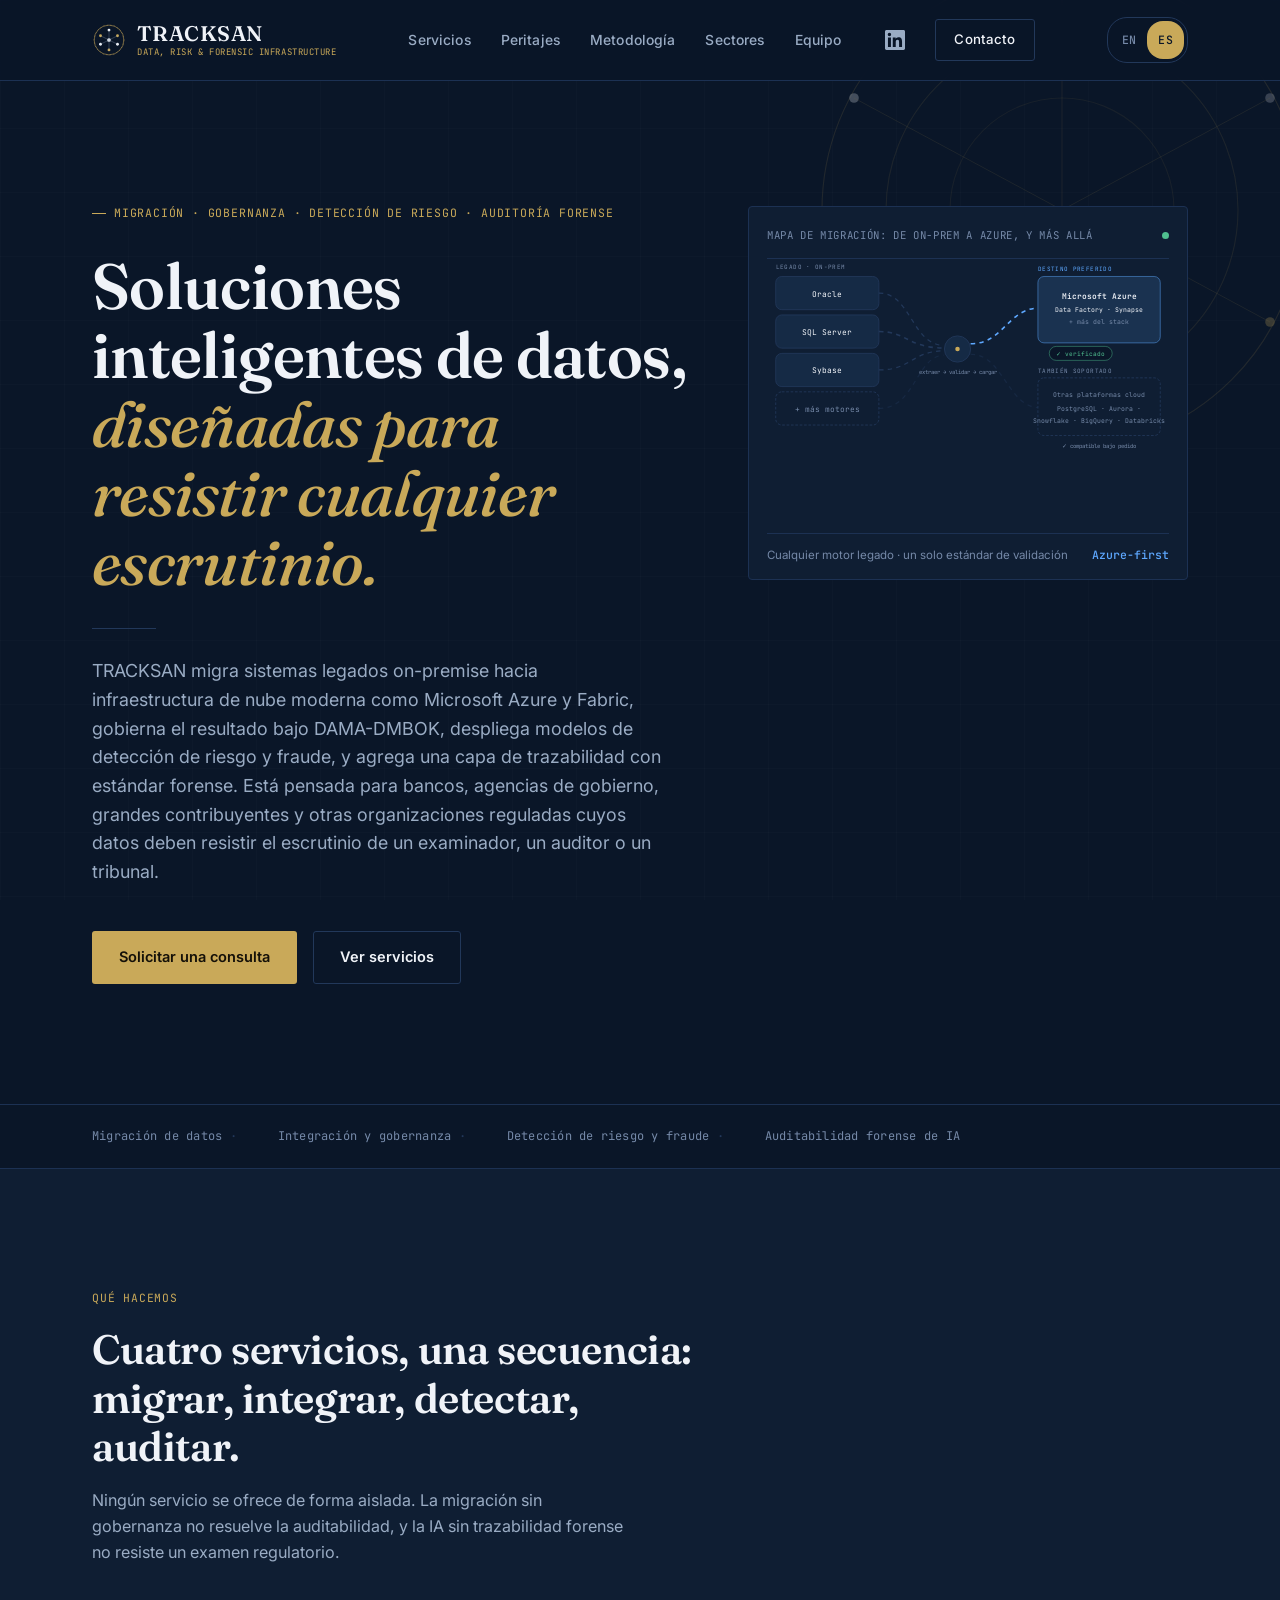
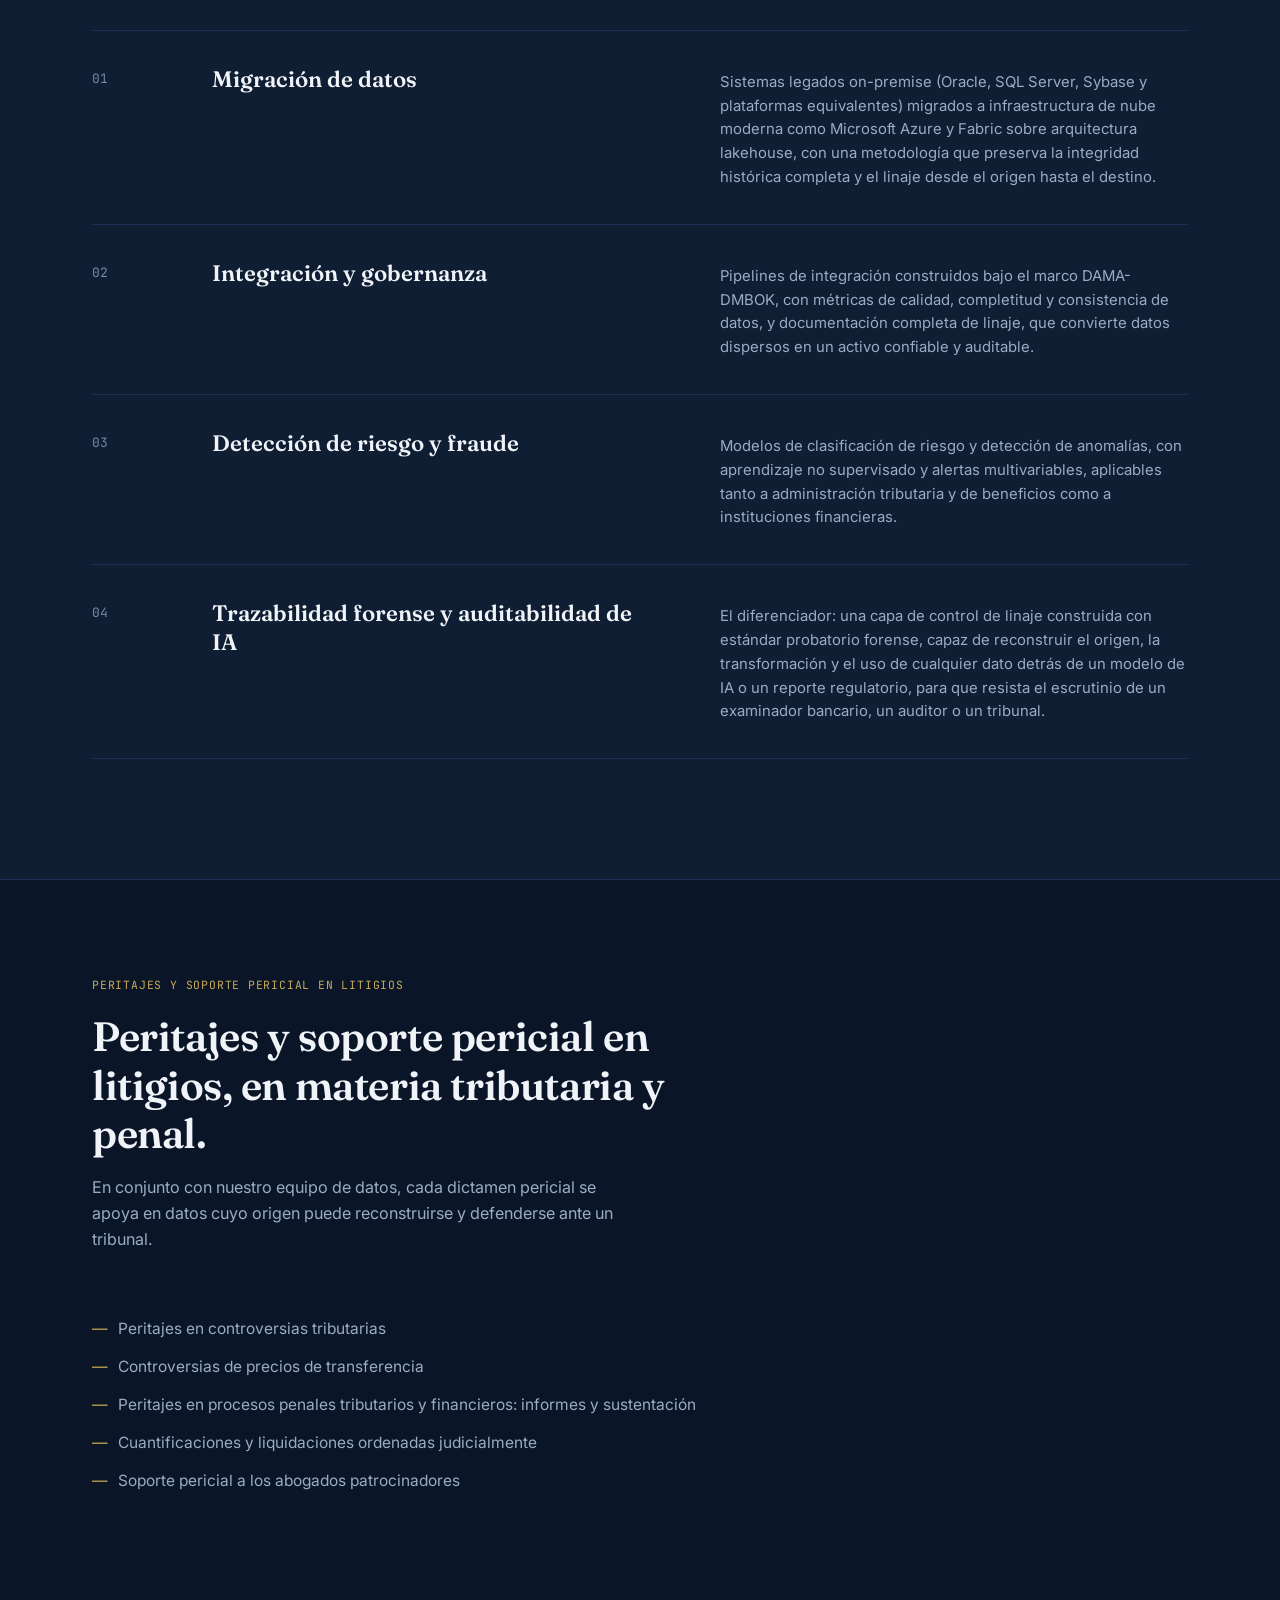
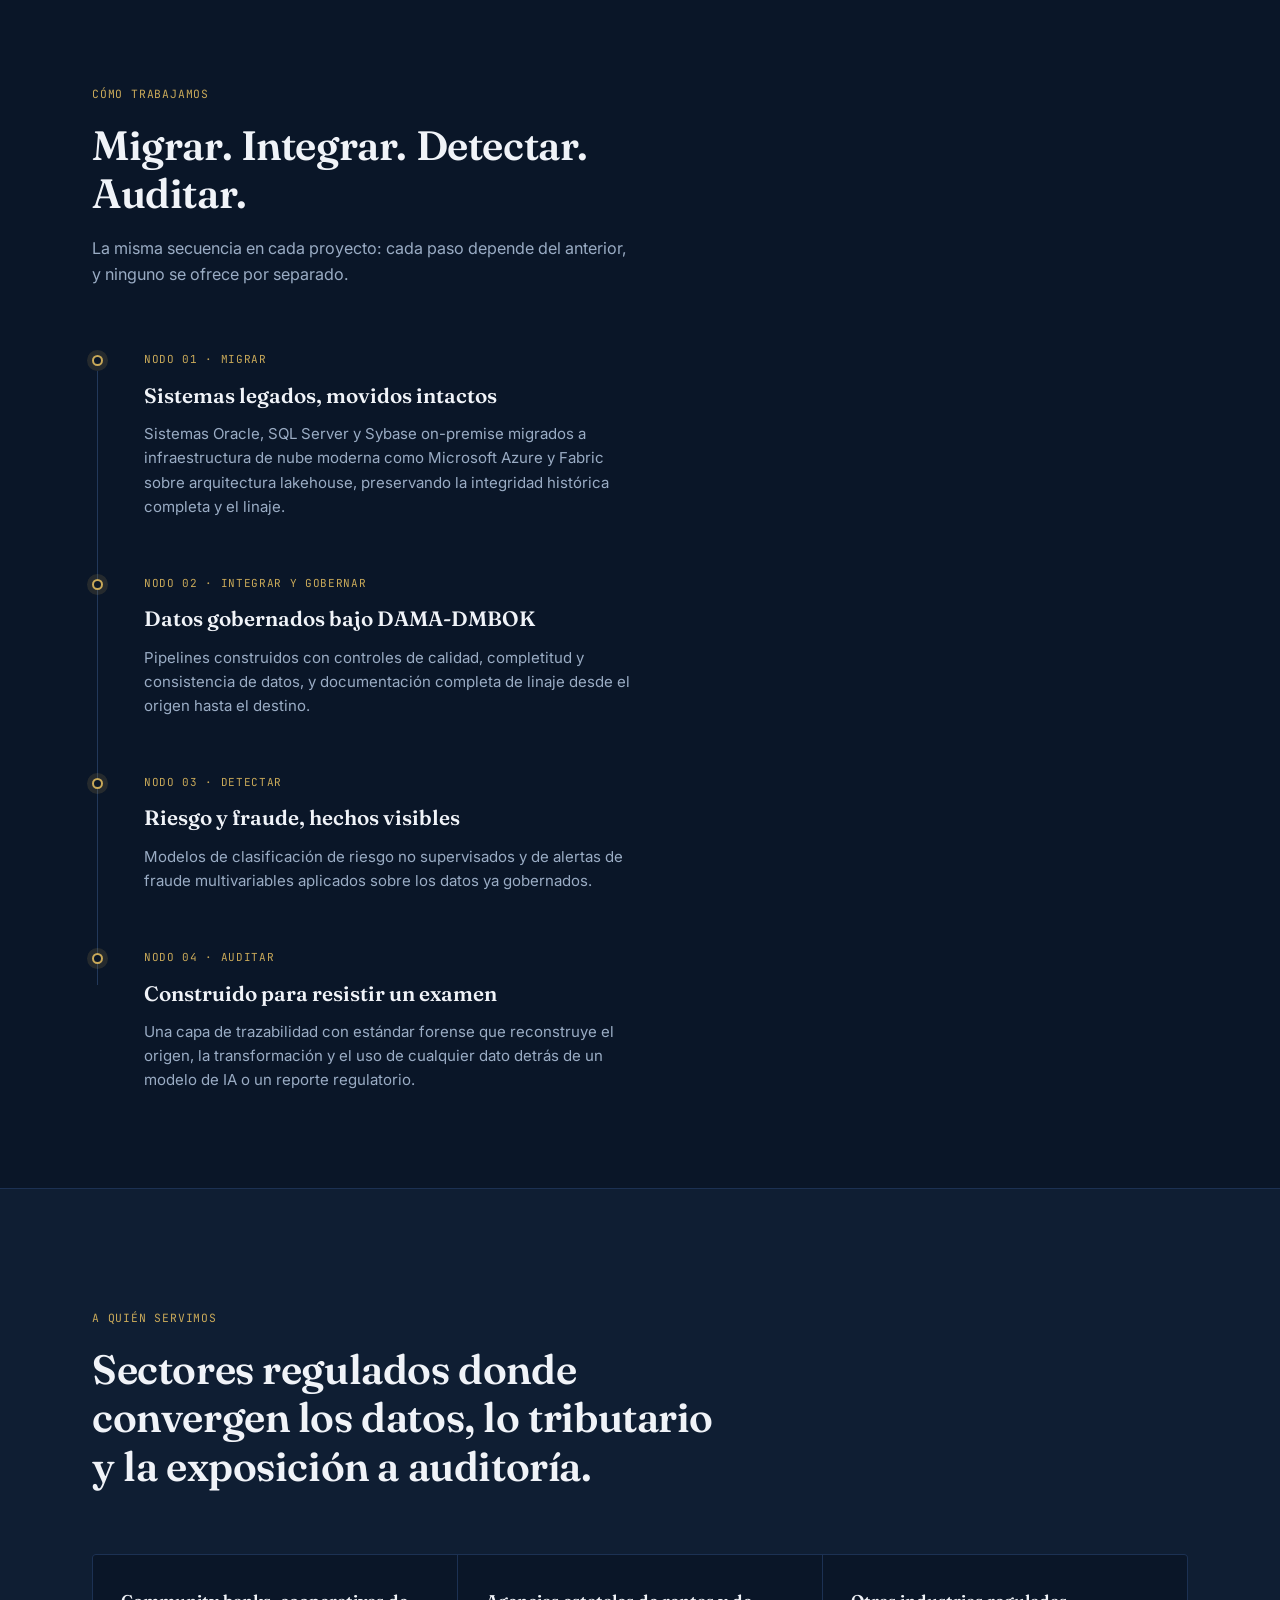
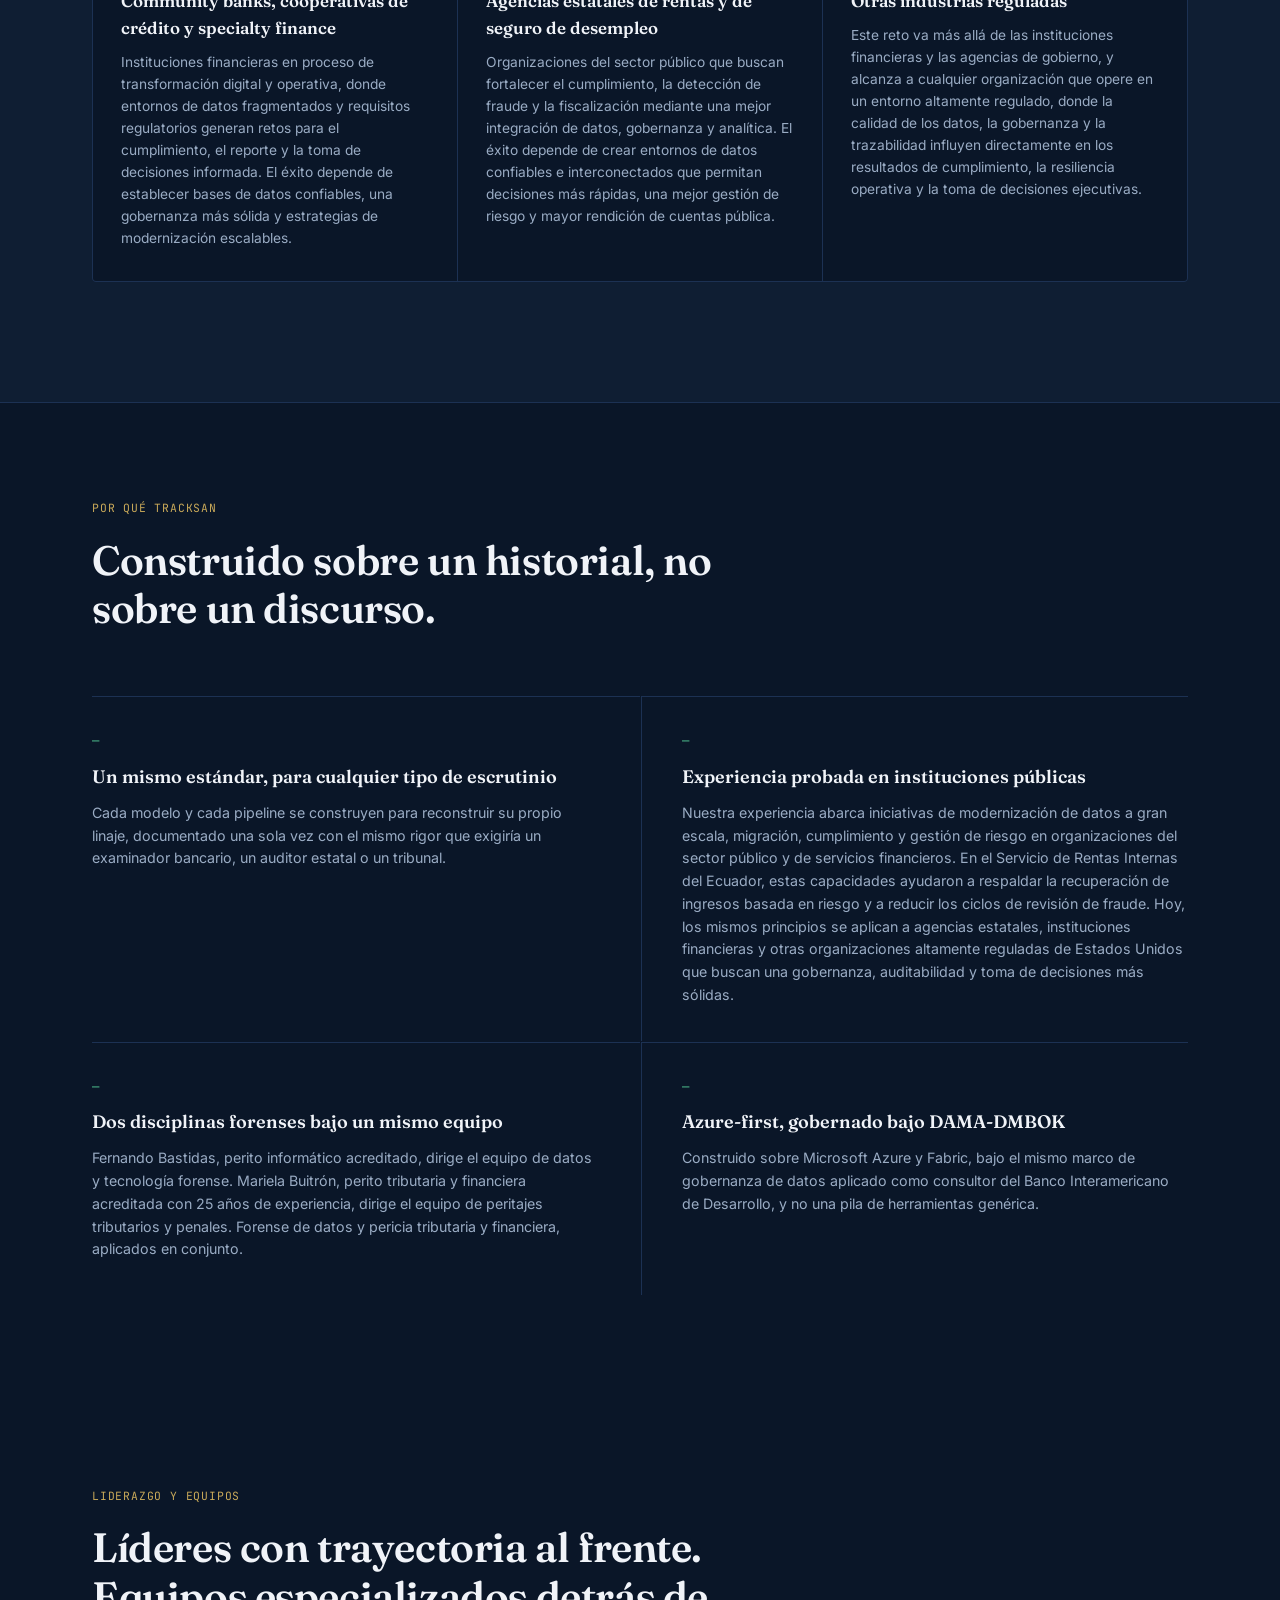
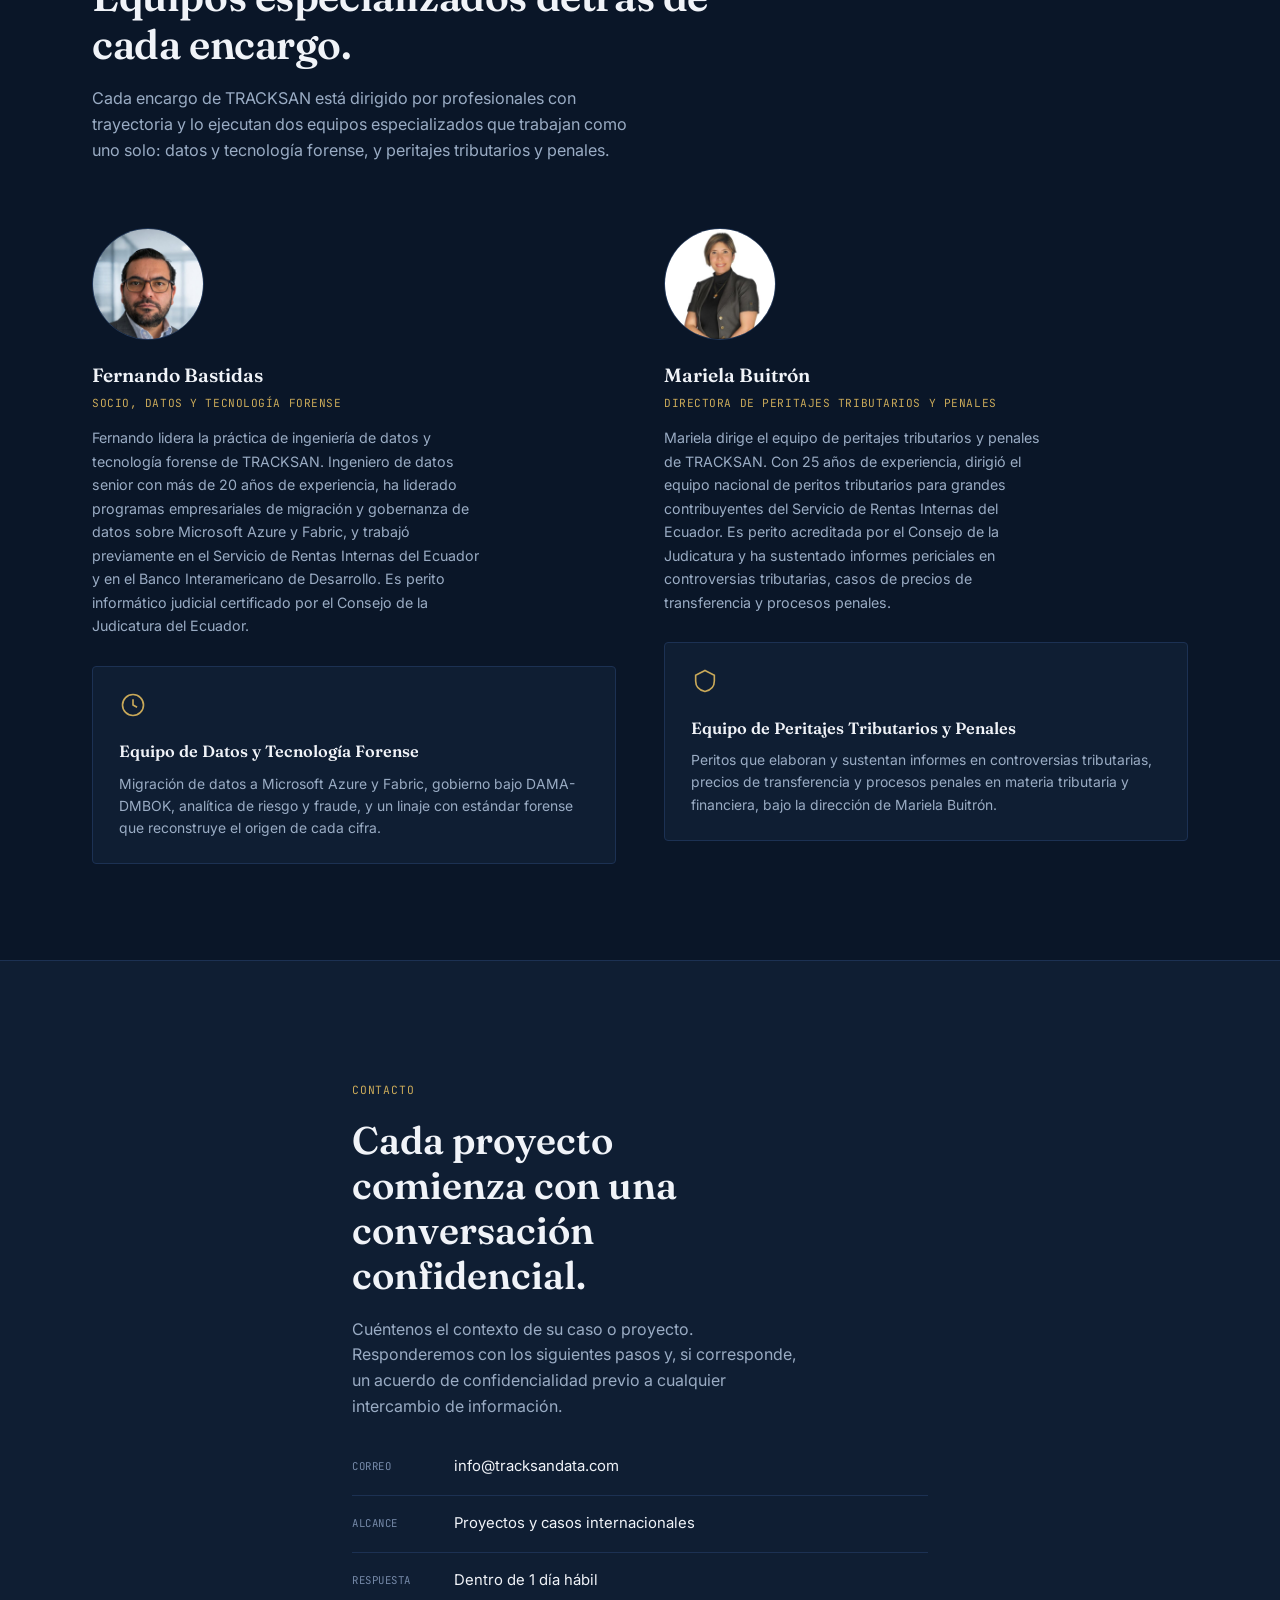
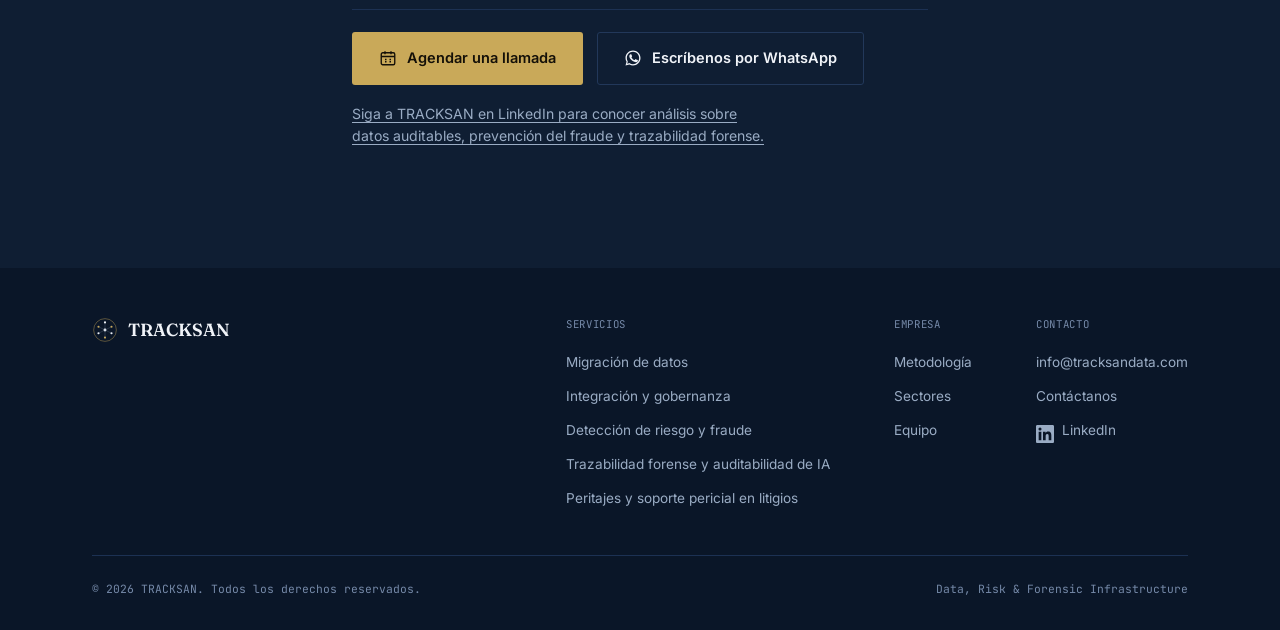
==== commit 28034785: "AI fixed" ====
--- a/es/index.html
+++ b/es/index.html
@@ -148,7 +148,7 @@
       <span class="eyebrow" data-i18n="hero.eyebrow">Migración · Gobernanza · Detección de Riesgo · Auditoría Forense</span>
       <h1 class="hero-title" data-i18n="hero.title">Soluciones inteligentes de datos, <em>diseñadas para resistir cualquier escrutinio.</em></em></h1>
       <div class="hero-rule"></div>
-      <p class="hero-lede hero-lede-full" data-i18n="hero.lede">TRACKSAN migra sistemas legados on-premise hacia infraestructura de nube moderna como Microsoft Azure y Fabric, gobierna el resultado bajo DAMA-DMBOK, despliega modelos de detección de riesgo y fraude, y agrega una capa de trazabilidad con estándar forense — pensada para bancos, agencias de gobierno, grandes contribuyentes y otras organizaciones reguladas cuyos datos deben resistir el escrutinio de un examinador, un auditor o un tribunal.</p>
+      <p class="hero-lede hero-lede-full" data-i18n="hero.lede">TRACKSAN migra sistemas legados on-premise hacia infraestructura de nube moderna como Microsoft Azure y Fabric, gobierna el resultado bajo DAMA-DMBOK, despliega modelos de detección de riesgo y fraude, y agrega una capa de trazabilidad con estándar forense. Está pensada para bancos, agencias de gobierno, grandes contribuyentes y otras organizaciones reguladas cuyos datos deben resistir el escrutinio de un examinador, un auditor o un tribunal.</p>
       <p class="hero-lede hero-lede-short" data-i18n="hero.lede.short">Migramos, gobernamos, monitoreamos y auditamos datos regulados para que cada cifra pueda rastrearse hasta su origen ante un supervisor, un auditor o un tribunal.</p>
       <div class="hero-cta-row">
         <a href="#contact" class="btn btn-primary" data-i18n="hero.cta1">Solicitar una consulta</a>
@@ -158,7 +158,7 @@
 
     <div class="hero-panel hero-panel--map reveal" id="migrationMap">
       <div class="hero-panel-head">
-        <span class="tag" data-i18n="map.title">Mapa de migración — de on-prem a Azure, y más allá</span>
+        <span class="tag" data-i18n="map.title">Mapa de migración: de on-prem a Azure, y más allá</span>
         <span class="dot pulse" id="mapDot"></span>
       </div>
       <div class="map-wrap">
@@ -240,22 +240,22 @@
       <div class="service-row reveal">
         <span class="service-num">01</span>
         <div class="service-name" data-i18n="svc.migration.name">Migración de datos</div>
-        <div class="service-desc" data-i18n="svc.migration.desc">Sistemas legados on-premise — Oracle, SQL Server, Sybase y plataformas equivalentes — migrados a infraestructura de nube moderna como Microsoft Azure y Fabric sobre arquitectura lakehouse, con una metodología que preserva la integridad histórica completa y el linaje desde el origen hasta el destino.</div>
+        <div class="service-desc" data-i18n="svc.migration.desc">Sistemas legados on-premise (Oracle, SQL Server, Sybase y plataformas equivalentes) migrados a infraestructura de nube moderna como Microsoft Azure y Fabric sobre arquitectura lakehouse, con una metodología que preserva la integridad histórica completa y el linaje desde el origen hasta el destino.</div>
       </div>
       <div class="service-row reveal">
         <span class="service-num">02</span>
         <div class="service-name" data-i18n="svc.governance.name">Integración y gobernanza</div>
-        <div class="service-desc" data-i18n="svc.governance.desc">Pipelines de integración construidos bajo el marco DAMA-DMBOK, con métricas de calidad, completitud y consistencia de datos, y documentación completa de linaje — convirtiendo datos dispersos en un activo confiable y auditable.</div>
+        <div class="service-desc" data-i18n="svc.governance.desc">Pipelines de integración construidos bajo el marco DAMA-DMBOK, con métricas de calidad, completitud y consistencia de datos, y documentación completa de linaje, que convierte datos dispersos en un activo confiable y auditable.</div>
       </div>
       <div class="service-row reveal">
         <span class="service-num">03</span>
         <div class="service-name" data-i18n="svc.risk.name">Detección de riesgo y fraude</div>
-        <div class="service-desc" data-i18n="svc.risk.desc">Modelos de clasificación de riesgo y detección de anomalías — aprendizaje no supervisado, alertas multivariables — aplicables tanto a administración tributaria y de beneficios como a instituciones financieras.</div>
+        <div class="service-desc" data-i18n="svc.risk.desc">Modelos de clasificación de riesgo y detección de anomalías, con aprendizaje no supervisado y alertas multivariables, aplicables tanto a administración tributaria y de beneficios como a instituciones financieras.</div>
       </div>
       <div class="service-row reveal">
         <span class="service-num">04</span>
         <div class="service-name" data-i18n="svc.forensic.name">Trazabilidad forense y auditabilidad de IA</div>
-        <div class="service-desc" data-i18n="svc.forensic.desc">El diferenciador: una capa de control de linaje construida con estándar probatorio forense, capaz de reconstruir el origen, la transformación y el uso de cualquier dato detrás de un modelo de IA o un reporte regulatorio — para que resista el escrutinio de un examinador bancario, un auditor o un tribunal.</div>
+        <div class="service-desc" data-i18n="svc.forensic.desc">El diferenciador: una capa de control de linaje construida con estándar probatorio forense, capaz de reconstruir el origen, la transformación y el uso de cualquier dato detrás de un modelo de IA o un reporte regulatorio, para que resista el escrutinio de un examinador bancario, un auditor o un tribunal.</div>
       </div>
     </div>
   </div>
@@ -285,7 +285,7 @@
     <div class="section-head reveal">
       <span class="kicker" data-i18n="method.kicker">Cómo trabajamos</span>
       <h2 class="section-title" data-i18n="method.title">Migrar. Integrar. Detectar. Auditar.</h2>
-      <p class="section-sub" data-i18n="method.sub">La misma secuencia en cada proyecto — cada paso depende del anterior, y ninguno se ofrece por separado.</p>
+      <p class="section-sub" data-i18n="method.sub">La misma secuencia en cada proyecto: cada paso depende del anterior, y ninguno se ofrece por separado.</p>
     </div>
 
     <div class="method-spine-wrap">
@@ -354,7 +354,7 @@
       <div class="why-item reveal">
         <span class="why-mark">—</span>
         <h3 data-i18n="why1.h">Un mismo estándar, para cualquier tipo de escrutinio</h3>
-        <p data-i18n="why1.p">Cada modelo y cada pipeline se construyen para reconstruir su propio linaje — el mismo rigor que exigiría un examinador bancario, un auditor estatal o un tribunal, documentado una sola vez.</p>
+        <p data-i18n="why1.p">Cada modelo y cada pipeline se construyen para reconstruir su propio linaje, documentado una sola vez con el mismo rigor que exigiría un examinador bancario, un auditor estatal o un tribunal.</p>
       </div>
       <div class="why-item reveal">
         <span class="why-mark">—</span>
@@ -369,7 +369,7 @@
       <div class="why-item reveal">
         <span class="why-mark">—</span>
         <h3 data-i18n="why4.h">Azure-first, gobernado bajo DAMA-DMBOK</h3>
-        <p data-i18n="why4.p">Construido sobre Microsoft Azure y Fabric, bajo el mismo marco de gobernanza de datos aplicado como consultor del Banco Interamericano de Desarrollo — no una pila de herramientas genérica.</p>
+        <p data-i18n="why4.p">Construido sobre Microsoft Azure y Fabric, bajo el mismo marco de gobernanza de datos aplicado como consultor del Banco Interamericano de Desarrollo, y no una pila de herramientas genérica.</p>
       </div>
     </div>
   </div>
